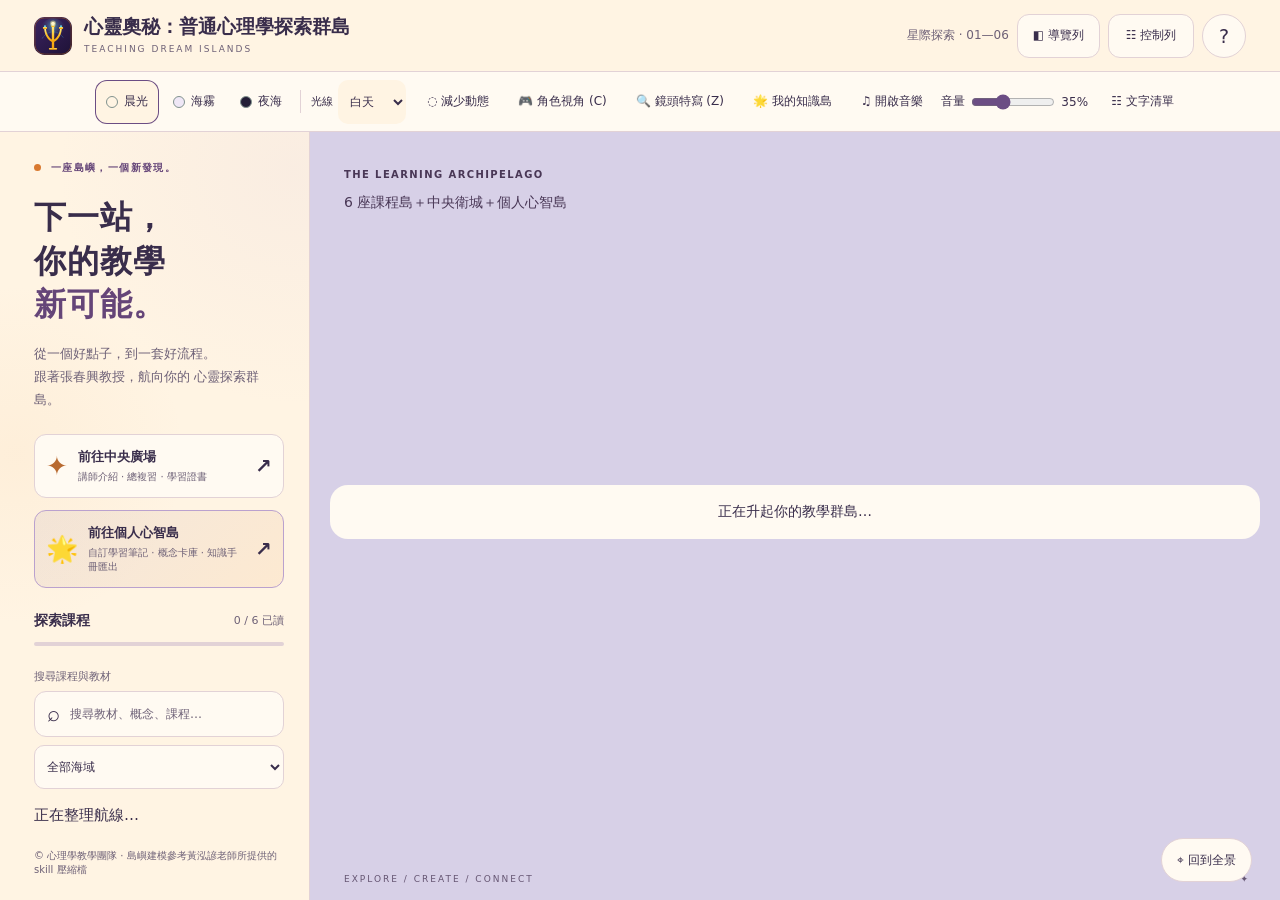
==== index.html @ 8aa76144 "Deploy: 心理學探索群島 3D 網站最新版本" ====
<!doctype html>
<html lang="zh-Hant" data-theme="morning">
<head><meta charset="utf-8"><meta name="viewport" content="width=device-width,initial-scale=1"><meta name="theme-color" content="#f6f0e4"><meta name="description" content="心靈奧秘：普通心理學探索群島：教材探索、測驗與學習紀念證書。"><title>心靈奧秘：普通心理學探索群島</title><link rel="icon" href="assets/psi.svg" type="image/svg+xml"><link rel="stylesheet" href="styles.css"><script type="importmap">{"imports":{"three":"./vendor/three.module.js"}}</script><script type="module" src="js/app.mjs"></script></head>
<body>
<a class="skip" href="#course-list">跳到課程清單</a>
<header class="header"><a class="brand" href="./" aria-label="心靈奧秘：普通心理學探索群島首頁"><img src="assets/psi.svg" alt="心理學Ψ象徵標誌" width="38" height="38"><span>心靈奧秘：普通心理學探索群島<small>TEACHING DREAM ISLANDS</small></span></a><div class="header-actions"><span class="edition">星際探索 · 01—06</span><button id="rail-toggle" aria-controls="island-navigation" aria-expanded="true">◧ 導覽列</button><button id="controls-toggle" aria-controls="display-controls" aria-expanded="true">☷ 控制列</button><button id="help" class="icon-button" aria-label="操作說明">?</button></div></header>
<div id="display-controls" class="dock" aria-label="顯示與聲音設定"><div class="theme-switch" role="group" aria-label="底色主題"><button data-theme="morning" aria-pressed="true"><i style="background:#fff4e3"></i>晨光</button><button data-theme="mist" aria-pressed="false"><i style="background:#efe7f6"></i>海霧</button><button data-theme="night" aria-pressed="false"><i style="background:#231d36"></i>夜海</button></div><span class="dock-divider"></span><label class="light-label"><span>光線</span><select id="lighting" aria-label="晝夜光線"><option value="day">白天</option><option value="dusk">黃昏</option><option value="night">夜晚</option></select></label><button id="motion" aria-pressed="false">◌ 減少動態</button><button id="follow-toggle" aria-pressed="false">🎮 角色視角 (C)</button><button id="zoom-toggle" aria-pressed="false">🔍 鏡頭特寫 (Z)</button><button id="personal-toggle" aria-pressed="false">🌟 我的知識島</button><button id="music" aria-pressed="false">♫ 開啟音樂</button><label class="music-volume"><span>音量</span><input id="music-volume" type="range" min="0" max="100" step="1" value="35" aria-label="背景音樂音量"><output id="music-volume-output" for="music-volume">35%</output></label><audio id="background-music" preload="none" loop></audio><button id="list-view">☷ 文字清單</button></div>
<main class="workspace">
<aside class="rail" id="island-navigation"><div class="eyebrow"><span></span> 一座島嶼，一個新發現。</div><h1>下一站，<br>你的教學<span>新可能。</span></h1><p class="intro">從一個好點子，到一套好流程。<br>跟著張春興教授，航向你的 心靈探索群島。</p><button class="center-entry" data-course="center"><span class="entry-symbol">✦</span><span>前往中央廣場<small>講師介紹 · 總複習 · 學習證書</small></span><b>↗</b></button><button class="center-entry personal-entry" id="personal-island-btn" data-personal="true"><span class="entry-symbol">🌟</span><span>前往個人心智島<small>自訂學習筆記 · 概念卡庫 · 知識手冊匯出</small></span><b>↗</b></button>
<div class="rail-heading"><h2>探索課程</h2><span id="read-count">0 / 6 已讀</span></div><div class="progress-track"><span id="progress-fill"></span></div>
<label class="search-label" for="search">搜尋課程與教材</label><div class="search-box"><span aria-hidden="true">⌕</span><input id="search" type="search" placeholder="搜尋教材、概念、課程…" autocomplete="off"></div><label class="sr-only" for="group">篩選海域</label><select id="group"><option value="">全部海域</option><option>知覺與意識</option><option>學習與記憶</option><option>認知與決策</option><option>情意與動力</option><option>特質與發展</option><option>社會與群體</option></select>
<nav id="course-list" aria-label="課程清單" tabindex="-1"><p>正在整理航線…</p></nav><p id="search-status" class="small" role="status"></p><footer class="rail-footer"><span>© 心理學教學團隊 · 島嶼建模參考黃泓諺老師所提供的 skill 壓縮檔</span></footer></aside>
<section class="map" aria-label="互動 3D 課程群島"><div class="map-heading"><span class="eyebrow">THE LEARNING ARCHIPELAGO</span><p>6 座課程島＋中央衛城＋個人心智島</p></div><div id="scene"><div id="map-status" role="status">正在升起你的教學群島…</div></div><button id="overview" class="overview">⌖ 回到全景</button><div class="map-coordinate" aria-hidden="true">EXPLORE / CREATE / CONNECT <span>✦</span></div></section>
</main>
<div id="panel-scrim" hidden></div><section id="panel" role="dialog" aria-modal="true" aria-labelledby="panel-title" hidden><header class="panel-header"><div><span id="panel-kicker" class="eyebrow"></span><h2 id="panel-title"></h2></div><button id="close-panel" class="icon-button" aria-label="關閉課程面板">✕</button></header><p id="panel-intro"></p><div id="tabs" class="tabs" role="tablist" aria-label="課程內容"></div><div id="panel-content" tabindex="0"></div></section>
<dialog id="help-dialog"><button class="dialog-close icon-button" aria-label="關閉操作說明">✕</button><div id="host-guide" class="header-host" role="note" aria-label="島主張春興教授操作說明"><img src="assets/chang-chun-hsing.webp" alt="張春興教授" width="48" height="48"><p class="host-description">我是島主張春興教授，在島上遇到我，我會隨時回答你問題喔！<small>課程導覽 · 功能說明 · 教材問答</small></p></div><h2>島主張春興教授與操作說明</h2><p>先點一座島聚焦放大，再點主建築閱讀教材與進行測驗；中央島點建築進入可拖曳旋轉的備課室，點室內張春興教授才開廣場教材；轉身點門可回建築外觀。也可從課程清單直接閱讀。右上「導覽列」可收合清單，「控制列」可展開或收起顯示與音樂設定。</p><ul><li>滑鼠拖曳旋轉、滾輪縮放；手機用雙指縮放。</li><li>按 Esc 關閉面板，Tab 移動焦點，Enter 選取。</li><li>全部課程已讀且各課測驗達 75%，即可取得紀念證書。</li><li>進度與姓名儲存在此瀏覽器，可自行匯出JSON備份後在另一裝置匯入；清除瀏覽資料會刪除本機記錄。</li></ul><p class="notice">工具名稱與操作說明依提供教材保留原稿，未另行查證現行版本。</p></dialog>
<dialog id="certificate-dialog"><button class="dialog-close icon-button" aria-label="關閉證書">✕</button><div id="certificate-sheet"></div><div class="certificate-actions"><button id="download-certificate" class="primary">下載證書 PNG</button><button id="print-certificate">列印／另存 PDF</button></div></dialog>
<div id="toast" role="status" aria-live="polite"></div><noscript><div class="noscript">此瀏覽器未啟用 JavaScript。<a href="content.html">開啟完整文字教材</a>。</div></noscript>
</body></html>
---- styles.css ----
@charset "UTF-8";
:root{--bg:#f6f0e4;--surface:#fffdf7;--ink:#193c3b;--muted:#536c66;--line:#d9ddd0;--primary:#2f7a6b;--accent:#a9521e;--water:#bed4d3;--shadow:0 16px 52px #183d3b18;font-family:"Noto Sans TC","Microsoft JhengHei",system-ui,sans-serif;color:var(--ink);background:var(--bg);font-size:15px;color-scheme:light}
html[data-theme=mist]{--bg:#dcebee;--surface:#f5fbfb;--ink:#163c43;--muted:#4c6970;--line:#bed3d7;--water:#b0cccf}
html[data-theme=night]{--bg:#16222e;--surface:#233445;--ink:#f3f1e8;--muted:#c0cfd3;--line:#465c6c;--primary:#9ed8c6;--accent:#ffbd81;--water:#193f76;color-scheme:dark}
*{box-sizing:border-box}body{margin:0}button,input,select,textarea{font:inherit;color:inherit}button,select{min-height:44px}button,a,input,select,textarea{touch-action:manipulation}button{cursor:pointer;border:1px solid var(--line);background:var(--surface);border-radius:12px;padding:10px 15px;transition:background .16s,box-shadow .16s}button:hover{box-shadow:0 3px 12px #183d3b1c;background:var(--bg)}button:focus-visible,a:focus-visible,input:focus-visible,select:focus-visible,textarea:focus-visible,summary:focus-visible{outline:3px solid var(--accent);outline-offset:3px}button:disabled{opacity:.55;cursor:not-allowed}a{color:var(--primary);text-underline-offset:4px}h1,h2,h3,p{margin-top:0}h1,h2,.island-label{font-family:"LXGW WenKai TC","DFKai-SB","KaiTi","Microsoft JhengHei",serif}h1{font-size:36px;line-height:1.36;letter-spacing:1px;margin:21px 0 15px}h1 span{color:var(--primary)}h2{font-size:24px}h3{font-size:18px}p,li{line-height:1.8}small{display:block}button.primary{background:var(--primary);color:var(--surface);border-color:transparent;font-weight:700}html[data-theme=night] button.primary{color:#16222e}.small{font-size:12px;color:var(--muted)}.eyebrow{font-size:10px;font-weight:800;letter-spacing:1.4px;color:var(--primary)}.eyebrow>span{display:inline-block;width:7px;height:7px;background:#d9792f;border-radius:100%;margin-right:5px}.header{height:84px;padding:0 34px;display:flex;align-items:center;justify-content:space-between;border-bottom:1px solid var(--line);position:relative;z-index:3;background:var(--bg)}.brand{display:flex;gap:12px;align-items:center;text-decoration:none;color:var(--ink);font-size:19px;font-weight:800}.brand small{font:9px/2 system-ui;letter-spacing:2px;color:var(--muted)}.header-actions{display:flex;align-items:center;gap:24px}.edition{font-size:12px;color:var(--muted)}.edition i{font-style:normal;margin-left:14px;color:var(--accent)}.icon-button{width:44px;height:44px;padding:0;border-radius:50%;font-size:19px;flex-shrink:0}.workspace{display:grid;grid-template-columns:310px minmax(0,1fr);min-height:calc(100dvh - 84px);padding-bottom:90px}.rail{padding:29px 25px 12px 34px;z-index:2;background:var(--bg);border-right:1px solid var(--line)}.intro{font-size:13px;color:var(--muted)}.center-entry{display:flex;align-items:center;gap:10px;width:100%;text-align:left;padding:13px 11px;border:1px solid var(--line);margin:22px 0}.entry-symbol{font-size:26px;color:var(--accent)}.center-entry span:nth-child(2){flex:1;font-size:13px;font-weight:700}.center-entry small{font-size:10px;color:var(--muted);margin-top:4px;font-weight:400}.center-entry b{font-size:20px}.rail-heading{display:flex;align-items:center;justify-content:space-between;margin-top:24px}.rail-heading h2{font-family:inherit;font-size:14px;margin:0}.rail-heading>span{font-size:11px;color:var(--muted)}.progress-track{height:4px;background:var(--line);border-radius:6px;margin:12px 0 20px;overflow:hidden}.progress-track span{display:block;height:100%;background:#d9792f;width:0;transition:width .3s}.search-label{font-size:11px;color:var(--muted)}.search-box{display:flex;align-items:center;background:var(--surface);border:1px solid var(--line);border-radius:12px;margin:7px 0 8px;padding:0 12px;gap:8px}.search-box span{font-size:22px}.search-box input{min-height:44px;min-width:0;width:100%;border:0;background:transparent;font-size:12px;outline-offset:0}select{width:100%;border:1px solid var(--line);background:var(--surface);border-radius:10px;padding:8px;font-size:12px}#course-list{margin-top:13px}.course-entry{display:flex;width:100%;text-align:left;align-items:center;gap:11px;margin:4px 0;padding:8px 6px;border:0;background:transparent;border-bottom:1px solid var(--line);border-radius:0;min-height:56px}.course-entry .num{width:29px;color:var(--accent);font:italic 17px Georgia}.course-entry .course-name{font-size:13px;font-weight:700;flex:1}.course-entry small{font-size:10px;color:var(--muted);font-weight:400;margin-top:3px}.course-entry .visited{font-size:12px;color:var(--primary)}.rail-footer{display:flex;justify-content:space-between;font-size:10px;color:var(--muted);margin-top:20px}.rail-footer a{font-size:10px}.map{position:relative;min-height:640px;background:var(--water);overflow:hidden}.map-heading{position:absolute;top:32px;left:34px;z-index:1;pointer-events:none}.map-heading p{font-size:14px;margin:8px 0;color:#294b4c}.map-heading .eyebrow{color:#294b4c}html[data-theme=night] .map-heading p,html[data-theme=night] .map-heading .eyebrow{color:#e7edf0}#scene{position:absolute;inset:0}#scene canvas{display:block;touch-action:none}.map-guide{position:absolute;bottom:44px;left:28px;display:flex;gap:8px;align-items:center;z-index:1;pointer-events:none}.map-guide p{font-size:12px;background:var(--surface);padding:10px 15px;border-radius:16px;margin:0;box-shadow:var(--shadow)}.map-guide small{font-size:10px;color:var(--muted)}.overview{position:absolute;bottom:55px;right:28px;z-index:1;border-radius:30px;font-size:12px}.map-coordinate{position:absolute;bottom:16px;left:34px;right:30px;font:9px system-ui;letter-spacing:2px;color:#395e62;display:flex;justify-content:space-between}html[data-theme=night] .map-coordinate{color:#d8e5ef}#map-status{position:absolute;left:20px;right:20px;top:46%;text-align:center;z-index:1;color:var(--ink);font-size:14px;background:var(--surface);border-radius:18px;padding:18px}.island-label{min-height:44px;padding:9px 13px;white-space:nowrap;background:#fffdf5f5;color:#203f3b;border:1px solid #d4ded7;border-radius:28px;box-shadow:0 3px 8px #143d3926;font-size:13px;font-weight:800;pointer-events:auto;position:relative}.island-label b{color:#a9521e;font-family:system-ui;font-size:12px;margin-right:6px}.island-label.selected{background:#2f7a6b;color:#fff;box-shadow:0 0 0 4px #fff8}.island-label.selected b{color:#ffe1a2}.island-label.center{border-color:#cd8b3a}.dock{position:fixed;bottom:17px;left:50%;transform:translateX(-50%);display:flex;align-items:center;gap:7px;padding:7px 10px;background:var(--surface);border:1px solid var(--line);border-radius:20px;z-index:4;box-shadow:var(--shadow);white-space:nowrap}.dock button{border:0;background:transparent;font-size:12px;padding:8px 11px;min-height:44px}.dock button[aria-pressed=true]{background:var(--bg);box-shadow:inset 0 0 0 1px var(--primary)}.theme-switch{display:flex;gap:3px}.theme-switch i{display:inline-block;width:12px;height:12px;border:1px solid #81928e;border-radius:50%;vertical-align:middle;margin-right:6px}.dock-divider{height:23px;width:1px;background:var(--line)}.light-label{display:flex;align-items:center;gap:5px;font-size:11px;padding:0 3px}.light-label select{width:68px;border:0;background:var(--bg)}.dock #day-toggle{color:var(--accent)}#panel-scrim{position:fixed;inset:0;background:#122a3355;z-index:9;backdrop-filter:blur(3px)}#panel{position:fixed;right:18px;top:18px;bottom:18px;width:min(640px,calc(100% - 36px));z-index:10;background:var(--surface);box-shadow:0 20px 90px #102c3e44;border:1px solid var(--line);border-radius:25px;padding:24px;display:flex;flex-direction:column;overflow:hidden}#panel[hidden],#panel-scrim[hidden]{display:none}.panel-header{display:flex;align-items:flex-start;gap:15px;justify-content:space-between}.panel-header h2{margin:9px 0 10px;font-size:28px}#panel-intro{font-size:13px;color:var(--muted);margin-bottom:16px;flex-shrink:0}.tabs{display:flex;border-bottom:1px solid var(--line);flex-shrink:0;margin-bottom:8px}.tabs button{flex:1;border:0;border-radius:0;background:transparent;font-size:14px}.tabs button[aria-selected=true]{color:var(--primary);border-bottom:3px solid var(--primary);font-weight:800}#panel-content{overflow-y:auto;overscroll-behavior:contain;flex:1;padding:17px 5px 35px;scrollbar-gutter:stable}.content-block{padding:17px 0;border-bottom:1px solid var(--line);scroll-margin-top:10px}.content-block h3{margin-bottom:10px}.content-block p{font-size:14px;margin:0}.notice{background:var(--bg);border-left:3px solid var(--accent);border-radius:3px 12px 12px 3px;padding:13px 15px;font-size:12px;line-height:1.8;margin:12px 0 20px}.tag{display:inline-block;color:var(--accent);font-size:11px;margin-bottom:8px}.content-links{list-style:none;padding:0;margin:14px 0}.content-links a{display:block;border:1px solid var(--line);border-radius:10px;padding:12px 14px;margin:7px 0;font-size:13px;min-height:44px}.prompt{background:var(--bg);border:1px solid var(--line);border-radius:14px;padding:15px;margin:14px 0}.prompt pre{font:12px/1.9 "Microsoft JhengHei",sans-serif;white-space:pre-wrap;word-break:break-word;margin:0 0 10px}.prompt button{font-size:12px}.action-row{display:flex;flex-wrap:wrap;gap:9px;margin-top:20px}.worksheet-label{display:block;margin:20px 0;font-size:14px;line-height:1.8}.worksheet-label textarea{display:block;resize:vertical;width:100%;min-height:110px;padding:12px;border:1px solid var(--line);background:var(--bg);border-radius:12px;margin-top:10px;font-size:14px}.quiz-question{border:1px solid var(--line);border-radius:16px;padding:18px;margin:15px 0}.quiz-question legend{font-size:14px;font-weight:700;padding:0 6px}.option{display:flex;align-items:flex-start;gap:9px;padding:12px 8px;margin:3px 0;font-size:13px;line-height:1.6;border-radius:8px;cursor:pointer;min-height:44px}.option:hover{background:var(--bg)}.option input{margin-top:4px;accent-color:var(--primary);width:17px;height:17px;flex-shrink:0}.answer-explanation{background:var(--bg);padding:12px;border-radius:10px;font-size:13px;margin-top:10px}.answer-explanation.bad{border-left:3px solid #ad4c37}.answer-explanation.good{border-left:3px solid var(--primary)}.quiz-result{padding:18px;background:var(--bg);border:1px solid var(--line);border-radius:13px;font-weight:700}.speaker{display:grid;grid-template-columns:135px 1fr;gap:20px;margin:20px 0}.speaker img{width:100%;border-radius:18px}.speaker h3{margin:4px 0 8px;font-size:24px}.speaker p{font-size:13px}.speaker-detail h4{color:var(--primary);margin-bottom:8px}.speaker-detail p,.speaker-detail li{font-size:13px}.speaker-detail ul{padding-left:20px}.progress-item{display:flex;align-items:center;justify-content:space-between;gap:10px;padding:12px 0;border-bottom:1px solid var(--line);font-size:13px}.progress-item small{color:var(--muted);font-size:11px}.progress-item button{font-size:12px}.certificate-box{border:1px solid var(--line);border-radius:14px;padding:17px;margin:22px 0}.certificate-box input{min-height:44px;border:1px solid var(--line);border-radius:9px;padding:10px;width:100%;background:var(--bg);margin:10px 0}.danger{color:#ad4c37}html[data-theme=night] .danger{color:#ffb3a2}table{border-collapse:collapse;width:100%;font-size:12px;line-height:1.8;margin:20px 0}th,td{border:1px solid var(--line);padding:10px;text-align:left}th{background:var(--bg)}dialog{color:var(--ink);background:var(--surface);border:1px solid var(--line);border-radius:24px;padding:28px;max-width:min(620px,calc(100vw - 28px));max-height:90dvh;overflow:auto;box-shadow:var(--shadow)}dialog::backdrop{background:#122a3377;backdrop-filter:blur(4px)}dialog h2{margin-top:15px}dialog p,dialog li{font-size:14px}.dialog-close{float:right}.certificate-paper{text-align:center;padding:40px 26px;background:#fffaf0;color:#193c3b;border:8px double #b99050;min-height:400px}.certificate-paper h2{font-size:30px}.certificate-paper .recipient{font-size:30px;margin:30px 0 15px}.certificate-paper p{font-size:14px}.certificate-paper small{font-size:11px;margin-top:25px}.certificate-actions{display:flex;gap:10px;margin-top:15px}#certificate-dialog{max-width:min(850px,calc(100vw - 28px));width:850px}#toast{position:fixed;bottom:100px;left:50%;transform:translateX(-50%);background:var(--ink);color:var(--surface);border-radius:12px;padding:13px 20px;font-size:13px;z-index:30;max-width:90%;display:none;box-shadow:var(--shadow)}#toast.visible{display:block}.sr-only{position:absolute;width:1px;height:1px;overflow:hidden;clip-path:inset(50%);white-space:nowrap}.skip{position:fixed;top:-100px;left:20px;z-index:99;background:var(--surface);padding:12px}.skip:focus{top:10px}.noscript{position:fixed;top:90px;left:20px;right:20px;z-index:5;background:var(--surface);padding:20px;border:1px solid var(--line)}.list-dialog{width:520px}.list-dialog details{border:1px solid var(--line);border-radius:14px;margin:10px 0;overflow:hidden}.list-dialog summary{min-height:52px;padding:15px;cursor:pointer;background:var(--bg);font-weight:700;font-size:14px}.list-dialog details button{width:100%;border:0;border-top:1px solid var(--line);border-radius:0;text-align:left;font-size:13px;display:flex;align-items:center;gap:12px;padding:12px 15px}.topic-num{background:#a9521e;color:#fff;display:inline-flex;align-items:center;justify-content:center;width:27px;height:27px;border-radius:50%;flex-shrink:0}.list-dialog .search-box{margin:12px 0 16px}.list-dialog .search-box input{font-size:14px}.no-results{padding:20px;color:var(--muted)}
@media(min-width:651px){.workspace{height:calc(100dvh - 84px);min-height:0;padding-bottom:0}.rail{overflow-y:auto;padding-bottom:110px}.map{min-height:0}.map-guide{bottom:105px}h1{font-size:32px}h1 span{display:block}}
@media(min-width:1500px){.workspace{grid-template-columns:340px minmax(0,1fr)}.rail{padding-left:40px;padding-right:30px}h1{font-size:36px}}
@media(max-width:1000px){.header{padding:0 22px}.workspace{grid-template-columns:265px minmax(0,1fr)}.rail{padding:25px 18px}h1{font-size:30px}.edition{display:none}.map-heading{left:22px;top:25px}.map-guide{left:12px;bottom:95px}.overview{right:15px;bottom:35px}.map-coordinate{display:none}.dock{gap:2px;padding:6px;bottom:12px}.dock button{padding:8px;font-size:11px}.light-label span{display:none}}
@media(max-width:650px){.header{height:72px;padding:0 15px}.brand{font-size:15px;gap:9px}.brand img{width:33px;height:33px}.brand small{font-size:7px;letter-spacing:1.4px}.header-actions{gap:0}.header .icon-button{width:44px}.workspace{display:flex;flex-direction:column;padding-bottom:160px}.map{order:0;height:54dvh;min-height:420px;border-bottom:1px solid var(--line)}.rail{order:1;padding:24px 20px;border:0}.rail>h1{font-size:29px;margin:12px 0}.rail>h1 br{display:none}.rail>h1 span{margin-left:6px}.intro{font-size:13px}.map-heading{top:18px;left:18px}.map-heading .eyebrow{font-size:8px}.map-heading p{font-size:12px;margin-top:5px}.map-guide{bottom:14px;left:12px;gap:0}.map-guide img{width:43px;height:50px}.map-guide p{padding:8px 10px;font-size:10px}.map-guide small{font-size:8px}.overview{bottom:18px;right:10px;font-size:10px;padding:8px 10px}.island-label{font-size:11px;padding:9px 10px;min-height:44px}.island-label b{font-size:10px}.dock{bottom:max(8px,env(safe-area-inset-bottom));width:calc(100% - 20px);flex-wrap:wrap;justify-content:center;border-radius:18px;gap:1px;padding:5px}.dock .theme-switch{flex:1;justify-content:center}.dock button{padding:7px 9px;font-size:11px}.dock-divider{display:none}.light-label select{font-size:11px;width:62px}#panel{bottom:0;top:auto;left:0;right:0;width:100%;max-height:91dvh;height:91dvh;border-radius:24px 24px 0 0;padding:20px 16px;padding-bottom:env(safe-area-inset-bottom)}.panel-header h2{font-size:25px}.tabs button{padding:9px 5px}.speaker{grid-template-columns:95px 1fr;gap:14px}.speaker h3{font-size:22px}.speaker-detail li{font-size:13px}.certificate-paper{padding:28px 10px}.certificate-paper h2{font-size:24px}.certificate-actions{flex-direction:column}.progress-item{font-size:12px}.content-block p{font-size:14px}#toast{bottom:135px;width:max-content;max-width:90vw}.list-dialog{padding:22px 16px}.list-dialog h2{font-size:25px}}
:root{--primary-text:#246b5e;--accent:#d9792f;--accent-text:#984719}html[data-theme=night]{--primary-text:#9ed8c6;--accent-text:#ffbd81}a,h1 span,.eyebrow,.course-entry .visited,.tabs button[aria-selected=true],.speaker-detail h4{color:var(--primary-text)}.tag,.course-entry .num,.edition i,.dock #day-toggle{color:var(--accent-text)}.brand{color:var(--ink)}.map-heading .eyebrow{color:#294b4c}html[data-theme=night] .map-heading .eyebrow{color:#e7edf0}
button:focus-visible,a:focus-visible,input:focus-visible,select:focus-visible,textarea:focus-visible,summary:focus-visible{outline-color:var(--accent-text)}
#scene{z-index:0}input::placeholder,textarea::placeholder{color:var(--muted);opacity:1}
@media(max-width:650px){.rail>h1 span{display:block;margin-left:0}}
@media(prefers-reduced-motion:reduce){*,*::before,*::after{scroll-behavior:auto!important;transition:none!important;animation:none!important}}html[data-reduced=true] *,html[data-reduced=true] *::before{transition:none!important;animation:none!important}
@media print{body>*{display:none!important}body:has(#certificate-dialog[open]) #certificate-dialog{display:block!important;position:static;width:100%;max-width:none;max-height:none;border:0;padding:0;margin:0;background:white}#certificate-dialog .dialog-close,.certificate-actions{display:none!important}.certificate-paper{min-height:80vh;page-break-inside:avoid}body:has(#certificate-dialog[open]){background:white}@page{size:A4 landscape;margin:15mm}}
.host-bubble{display:block;background:var(--surface);padding:12px 16px;border-radius:16px;box-shadow:var(--shadow);font-size:12px;line-height:1.8}.host-bubble small{font-size:10px;color:var(--muted)}.host-dialog{width:560px;padding:24px}.host-dialog[open]{display:flex;flex-direction:column}.host-dialog>.dialog-close{position:absolute;right:18px;top:18px}.host-heading{display:flex;gap:12px;align-items:center;padding-right:36px;flex-shrink:0}.host-heading h2{margin:7px 0;font-size:26px}.host-heading p{font-size:12px;color:var(--muted);margin:0}.host-note{font-size:11px;margin:13px 0;line-height:1.8}.host-messages{overflow-y:auto;overscroll-behavior:contain;min-height:180px;max-height:36dvh;padding:10px 5px;border-top:1px solid var(--line);border-bottom:1px solid var(--line)}.host-message{border-radius:14px;padding:13px 15px;margin:9px 0;background:var(--bg);max-width:96%}.host-message strong{font-size:11px;color:var(--primary-text)}.host-message p{font-size:13px;margin:7px 0 0;overflow-wrap:anywhere}.host-message.user{margin-left:auto;background:var(--primary);color:var(--surface);max-width:85%}.host-message.user strong{color:var(--surface)}html[data-theme=night] .host-message.user,html[data-theme=night] .host-message.user strong{color:#16222e}.host-sources{display:flex;gap:6px;flex-wrap:wrap;margin-top:12px}.host-sources button{font-size:12px;padding:8px 10px;min-height:44px}.host-suggestions{display:flex;gap:5px;flex-wrap:wrap;padding:12px 0}.host-suggestions button{font-size:11px;padding:6px 10px;min-height:44px}#host-form{display:flex;gap:8px;flex-shrink:0}#host-form input{min-width:0;flex:1;border:1px solid var(--line);background:var(--bg);border-radius:12px;padding:12px;font-size:13px;min-height:46px}
@media(max-width:650px){.host-bubble{font-size:10px;padding:9px 10px}.host-bubble small{font-size:8px}.host-dialog{padding:20px 16px;max-height:93dvh}.host-heading img{width:48px;height:58px}.host-heading h2{font-size:23px}.host-heading .eyebrow{font-size:9px}.host-heading p{font-size:10px}.host-messages{max-height:38dvh;min-height:150px}.host-suggestions{gap:4px}.host-suggestions button{font-size:10px;padding:7px 8px}#host-form input{font-size:12px;padding:10px}}
.host-bubble{max-width:285px;white-space:normal}.person-label{position:relative;pointer-events:auto;min-width:44px;width:44px;min-height:44px;height:44px;border:0;padding:0;background:transparent;box-shadow:none;font-size:10px;display:flex;align-items:center;justify-content:center;color:#214b48;cursor:pointer}.person-label:hover{background:transparent;box-shadow:none}.person-label>span{display:block;background:#fffcf2f5;border:1px solid #87aaa0;border-radius:10px;padding:5px 7px;line-height:1.2;white-space:nowrap;box-shadow:0 2px 5px #224e4220}.person-label>span::after{content:'';position:absolute;left:20px;bottom:4px;border:4px solid transparent;border-top-color:#87aaa0}.person-label.island-host>span{background:#fff0d6;border-color:#be783f;color:#75431e}.person-label.island-host>span::before{content:'✦ ';color:#a65422}.person-label.island-host>span::after{border-top-color:#be783f}.resident-dialog{width:490px}.resident-dialog>.dialog-close{float:right}.resident-heading{display:flex;gap:15px;align-items:center;margin:25px 0}.resident-heading h2{margin:0 0 7px}.resident-heading p{margin:0;font-size:12px;color:var(--muted)}#resident-avatar{display:flex;align-items:center;justify-content:center;width:62px;height:62px;border-radius:22px;background:#d8ebe3;color:#275d51;font-size:27px;font-family:serif}#resident-concept{font-size:23px;color:var(--primary-text)}#resident-text{font-size:15px;line-height:2}#resident-source{margin:22px 0}
@media(max-width:650px){.map{height:76dvh;min-height:590px}.host-bubble{max-width:205px}.person-label{font-size:10px}.person-label>span{padding:5px}.resident-dialog{padding:24px 19px}.resident-heading{gap:12px}.resident-heading h2{font-size:25px}}
.building-label{position:relative;pointer-events:auto;min-height:44px;width:78px;background:transparent;border:0;padding:0;display:flex;align-items:center;justify-content:center;font-size:12px;color:#21584d}.building-label>span{padding:7px 12px;border:1px solid #7da99b;border-radius:18px;background:#fffdf1ed;box-shadow:0 3px 12px #254c4d22}.building-label:hover{background:transparent;box-shadow:none}.building-label:hover>span{background:#e5f4e9}.map-heading.focused p{font-family:"LXGW WenKai TC","DFKai-SB",serif;font-size:27px;font-weight:800;margin-bottom:4px}#focus-hint{font-size:11px;line-height:1.8;color:#294b4c;max-width:350px}html[data-theme=night] #focus-hint{color:#e7edf0}@media(max-width:650px){.map-heading.focused p{font-size:23px}.map-heading.focused .eyebrow{font-size:8px}#focus-hint{font-size:9px;max-width:300px}}
.header{display:grid;grid-template-columns:auto minmax(0,1fr) auto;gap:20px}.header-host{display:flex;align-items:center;justify-self:center;gap:10px;max-width:570px;min-width:0;cursor:default}.header-host img{width:44px;height:54px;object-fit:contain;flex-shrink:0}.host-description{font-size:12px;line-height:1.65;margin:0;color:var(--ink)}.host-description small{font-size:10px;color:var(--muted);line-height:1.6;margin-top:3px}.header-actions{justify-self:end}@media(min-width:651px) and (max-width:1050px){.header{gap:14px}.host-description{font-size:11px}.header-host{gap:7px}.header-host img{width:36px;height:46px}.host-description small{font-size:9px}}@media(max-width:650px){.header{height:auto;min-height:72px;padding:12px 15px;grid-template-columns:minmax(0,1fr) 44px;gap:5px 10px}.brand{grid-column:1;grid-row:1}.header-actions{grid-column:2;grid-row:1}.header-host{grid-column:1 / -1;grid-row:2;justify-self:stretch;max-width:none;gap:9px;padding:4px 0 1px}.header-host img{width:36px;height:44px}.host-description{font-size:11px;line-height:1.65}.host-description small{font-size:9px;margin-top:1px}}
@media(max-width:650px){.overview{bottom:64px}}
:root{--bg:#fff4e3;--surface:#fffaf2;--ink:#392d4b;--muted:#6e6177;--line:#e2d2d6;--primary:#6b4d84;--primary-text:#654578;--accent:#ed9d50;--accent-text:#984719;--water:#d7d0e7}html[data-theme=mist]{--bg:#efe7f6;--surface:#fbf8fe;--ink:#392d4b;--muted:#6c5c78;--line:#d8c9e1;--primary:#6b4d84;--primary-text:#654578;--accent:#ed9d50;--accent-text:#984719;--water:#c8bddc}html[data-theme=night]{--bg:#231d36;--surface:#332a48;--ink:#fff3dc;--muted:#d4c4df;--line:#655673;--primary:#d6b5ef;--primary-text:#e0bff6;--accent:#ffc479;--accent-text:#ffd399;--water:#33284f}.island-label{background:#fff8edf5;color:#493756;border-color:#c7b6ce}.island-label b{color:#a64e1b}.island-label.selected{background:#6b4d84;color:#fff}.island-label.selected b{color:#ffe0a2}.island-label.center{border-color:#bd8755}.building-label{color:#573a6e}.building-label>span{border-color:#b699c7;background:#fff8efed}.building-label:hover>span{background:#f0e1f6}.person-label{color:#4a395c}.person-label>span{border-color:#baa6c7;background:#fff8edf5}.person-label>span::after{border-top-color:#baa6c7}.person-label.island-host>span{background:#ffe9c7;border-color:#b27a43;color:#75431e}.map-heading p,.map-heading .eyebrow,#focus-hint{color:#493756}.map-coordinate{color:#655572}html[data-theme=night] .map-heading p,html[data-theme=night] .map-heading .eyebrow,html[data-theme=night] #focus-hint,html[data-theme=night] .map-coordinate{color:#f2e2f4}.progress-track span{background:#d98743}.entry-symbol{color:#b86a30}#resident-avatar{background:#eadcf0;color:#684779}.header-host .host-description{color:var(--ink)}.center-entry:hover{border-color:#bca1cc}.rail{background-image:radial-gradient(circle at 95% 5%,#c9acd519,transparent 30%),radial-gradient(circle at 5% 42%,#efaf6714,transparent 32%)}html[data-theme=night] .rail{background-image:radial-gradient(circle at 95% 5%,#b191d01a,transparent 33%)}

.music-volume{display:flex;align-items:center;gap:6px;font-size:12px;color:var(--ink);min-height:44px}.music-volume input{width:84px;min-height:44px;margin:0;accent-color:var(--primary)}.music-volume output{min-width:32px;font-variant-numeric:tabular-nums}

/* 可收合置頂控制列，主畫面不再放說明。 */
.header{grid-template-columns:minmax(0,1fr) auto;height:72px;min-height:72px}.header-actions{gap:12px}.header-host{justify-self:start;margin:0 38px 24px 0;max-width:100%}.dock{position:relative;inset:auto;left:auto;bottom:auto;transform:none;width:100%;max-width:none;margin:0;border-radius:0;border-width:0 0 1px;box-shadow:none;justify-content:center;flex-wrap:wrap;white-space:normal;z-index:2;padding:7px 16px;gap:7px;min-height:60px}#display-controls[hidden]{display:none!important}.workspace{height:calc(100dvh - var(--header-height,72px) - var(--controls-height,60px));min-height:0;padding-bottom:0}.map{height:auto;min-height:0}.overview{bottom:18px}.map-heading{pointer-events:none}#controls-toggle{font-size:12px;white-space:nowrap;min-width:86px}#help-dialog .header-host{display:flex}#help-dialog .host-description{font-size:14px}#help-dialog .header-host img{width:54px;height:66px}
@media(max-width:650px){.header{height:72px;min-height:72px;padding:10px 14px;grid-template-columns:minmax(0,1fr) auto}.brand{font-size:16px;gap:8px}.brand img{width:32px;height:32px}.brand small{font-size:7px;letter-spacing:1px}.header-actions{grid-column:2;gap:7px}.header-actions .edition{display:none}.dock{width:100%;padding:5px 8px;gap:1px}.workspace{height:auto;min-height:0;padding-bottom:0}.map{height:max(440px,calc(100dvh - var(--header-height,72px) - var(--controls-height,130px)));min-height:440px}.overview{bottom:16px}.header-host{grid-column:auto;grid-row:auto}.rail{padding-bottom:25px}#controls-toggle{font-size:11px;min-width:75px;padding:8px}}
.theme-switch button{min-width:44px;min-height:44px;white-space:nowrap}

/* 同一張原創巴洛克證書供預覽、列印與 PNG 下載。 */
.certificate-image{display:block;width:100%;height:auto;background:#fffaf0}.progress-backup{padding:18px 0 24px;border-top:1px solid var(--line)}#certificate-dialog{width:1050px;max-width:calc(100vw - 28px)}
@media print{#certificate-dialog .certificate-image{width:100%;height:auto;max-height:180mm;object-fit:contain}#certificate-dialog{box-shadow:none;border-radius:0;overflow:visible}#certificate-dialog::backdrop{background:transparent}html,body{margin:0!important;padding:0!important} @page{size:A4 landscape;margin:10mm}}

/* 最大化群島與中央島室內。 */
.workspace.rail-collapsed{grid-template-columns:minmax(0,1fr)}#island-navigation[hidden]{display:none!important}#rail-toggle{font-size:12px;white-space:nowrap;min-height:44px}.rail{overflow:auto;min-height:0}.interior-host{position:absolute;z-index:3;transform:translate(-50%,-100%);pointer-events:auto}.interior-exit{position:absolute;left:20px;top:18px;z-index:4;border-radius:24px}.interior-note{position:absolute;bottom:18px;left:16px;right:16px;margin:0;padding:10px 14px;background:#fff9edee;color:#493756;border-radius:12px;font-size:12px;text-align:center;pointer-events:none}.interior-host[hidden],.interior-exit[hidden],.interior-note[hidden]{display:none}.header-actions{gap:8px}@media(max-width:950px){.header-actions .edition{display:none}}@media(max-width:650px){.header{height:auto;min-height:72px;gap:8px;padding:10px}.brand{font-size:14px}.brand img{width:26px;height:30px}.brand small{font-size:6px}.header-actions{gap:3px}#rail-toggle,#controls-toggle{font-size:10px;min-width:44px;padding:7px}.header .icon-button{width:44px;min-width:44px}.interior-note{font-size:10px;bottom:10px}.interior-exit{left:12px;top:12px;font-size:12px}}

.content-block p{white-space:pre-line;overflow-wrap:anywhere}

.interior-door{position:absolute;z-index:3;transform:translate(-50%,-100%);font-size:12px;border-radius:20px;background:#fff7df;color:#654578;white-space:nowrap}.interior-door[hidden]{display:none}

@media(max-width:759px){.map{min-height:560px}.island-label{max-width:calc(50vw - 12px);font-size:11px;padding:9px 8px}.island-label b{margin-right:4px}}

/* 小型島名牌自然浮在該島正上方；外層仍保留44px觸控區。 */
.island-label{font-size:11px;min-height:44px;padding:5px 3px;max-width:none;background:transparent!important;border:0!important;box-shadow:none!important}.island-name-plate{display:inline-block;padding:4px 8px;border:1px solid #d6c7d4;border-radius:15px;background:#fff9eff0;box-shadow:0 2px 5px #37274018;color:#493756;line-height:1.6;white-space:nowrap}.island-label b{font-size:10px;margin-right:4px}.island-label.center .island-name-plate{border-color:#c79968}.island-label:hover .island-name-plate{background:#fff3dd}@media(max-width:650px){.island-label{font-size:10px}.island-label b{font-size:9px}.island-name-plate{padding:3px 6px}}

#scene[data-dense=true] .island-name-plate{max-width:110px;overflow:hidden;text-overflow:ellipsis;vertical-align:middle}@media(max-width:650px){#scene[data-dense=true] .island-name-plate{max-width:82px}}

/* Custom avatar styling for 張春興教授 */
.speaker img { width: 100%; aspect-ratio: 1 / 1; object-fit: cover; border-radius: 18px; border: 2px solid var(--line); }
.header-host img { width: 48px; height: 48px; border-radius: 50%; object-fit: cover; border: 2px solid var(--accent); flex-shrink: 0; }
.host-heading img { width: 60px; height: 60px; border-radius: 50%; object-fit: cover; border: 2px solid var(--accent); flex-shrink: 0; }

/* ========================================================= */
/* Player Controller HUD & Proximity Prompts                 */
/* ========================================================= */
.player-prompt-hud {
  font-family: system-ui, -apple-system, sans-serif;
  letter-spacing: 0.3px;
  animation: promptFadeIn 0.3s ease-out;
}
.player-prompt-hud b {
  color: #ffd700;
  font-weight: 700;
}
.prompt-icon {
  font-size: 16px;
}
#follow-toggle[aria-pressed="true"] {
  background: var(--primary) !important;
  color: #fff !important;
  border-color: transparent !important;
  font-weight: 700;
}
@keyframes promptFadeIn {
  from { opacity: 0; transform: translate(-50%, 10px); }
  to { opacity: 1; transform: translate(-50%, 0); }
}
@media (max-width: 650px) {
  .player-prompt-hud {
    font-size: 11px;
    padding: 6px 12px;
    bottom: 12px;
    max-width: 92vw;
    text-align: center;
  }
}

/* ========================================================= */
/* Virtual D-pad & Touch Controls                            */
/* ========================================================= */
.touch-controls-hud {
  position: absolute;
  inset: 0;
  pointer-events: none;
  z-index: 85;
}
.touch-dpad {
  position: absolute;
  bottom: 24px;
  left: 24px;
  width: 130px;
  height: 130px;
  border-radius: 50%;
  background: rgba(30, 24, 42, 0.7);
  backdrop-filter: blur(8px);
  border: 1.5px solid rgba(255, 215, 0, 0.4);
  pointer-events: auto;
  box-shadow: 0 8px 24px rgba(0, 0, 0, 0.3);
  display: grid;
  grid-template-columns: repeat(3, 1fr);
  grid-template-rows: repeat(3, 1fr);
  touch-action: none;
  user-select: none;
}
.dpad-btn {
  background: transparent !important;
  border: 0 !important;
  color: #fff !important;
  font-size: 18px !important;
  display: flex;
  align-items: center;
  justify-content: center;
  cursor: pointer;
  padding: 0 !important;
  min-height: 0 !important;
  transition: transform 0.1s, background 0.1s;
}
.dpad-btn:active, .dpad-btn:hover {
  background: rgba(255, 215, 0, 0.35) !important;
  border-radius: 8px;
  color: #ffd700 !important;
}
.dpad-btn.up { grid-column: 2; grid-row: 1; }
.dpad-btn.left { grid-column: 1; grid-row: 2; }
.dpad-btn.down { grid-column: 2; grid-row: 3; }
.dpad-btn.right { grid-column: 3; grid-row: 2; }
.dpad-center {
  grid-column: 2;
  grid-row: 2;
  display: flex;
  align-items: center;
  justify-content: center;
  color: #ffd700;
  font-size: 14px;
  pointer-events: none;
}
.touch-actions {
  position: absolute;
  bottom: 26px;
  right: 24px;
  display: flex;
  flex-direction: column;
  gap: 12px;
  pointer-events: auto;
}
.touch-action-btn {
  width: 58px !important;
  height: 58px !important;
  min-height: 58px !important;
  border-radius: 50% !important;
  background: rgba(30, 24, 42, 0.78) !important;
  backdrop-filter: blur(8px);
  border: 1.5px solid rgba(255, 255, 255, 0.3) !important;
  color: #fff !important;
  font-size: 13px !important;
  font-weight: 700;
  display: flex;
  align-items: center;
  justify-content: center;
  cursor: pointer;
  padding: 0 !important;
  box-shadow: 0 6px 18px rgba(0, 0, 0, 0.35);
  transition: transform 0.1s, background 0.1s;
  user-select: none;
}
.touch-action-btn:active {
  transform: scale(0.92);
  background: var(--primary) !important;
  border-color: #ffd700 !important;
}
.touch-action-btn.jump-btn {
  border-color: #ffd700 !important;
  color: #ffd700 !important;
}
@media (max-width: 650px) {
  .touch-dpad {
    bottom: 16px;
    left: 14px;
    width: 105px;
    height: 105px;
  }
  .touch-actions {
    bottom: 18px;
    right: 14px;
  }
  .touch-action-btn {
    width: 50px !important;
    height: 50px !important;
    min-height: 50px !important;
    font-size: 11px !important;
  }
}

/* ========================================================= */
/* Personal Mind Sanctuary & Knowledge Base Dialog           */
/* ========================================================= */
.center-entry.personal-entry {
  background: linear-gradient(135deg, rgba(107, 77, 132, 0.08), rgba(237, 157, 80, 0.12));
  border-color: #baa1ce;
  margin-top: -10px;
}
.center-entry.personal-entry:hover {
  background: linear-gradient(135deg, rgba(107, 77, 132, 0.16), rgba(237, 157, 80, 0.20));
  border-color: var(--primary);
}
.center-entry.personal-entry .entry-symbol {
  color: #ba68c8;
}
.island-label.personal .island-name-plate {
  border-color: #ab7bc5;
  background: #fbf3ff;
  color: #4a2862;
  box-shadow: 0 2px 8px rgba(138, 111, 160, 0.3);
}

.personal-dialog {
  width: min(880px, calc(100vw - 28px));
  max-width: 880px;
  padding: 28px;
  border-radius: 24px;
}
.personal-header {
  margin-bottom: 20px;
}
.personal-badge {
  display: inline-block;
  font-size: 10px;
  font-weight: 800;
  letter-spacing: 1.5px;
  color: #8e44ad;
  background: #f3e5f5;
  padding: 4px 10px;
  border-radius: 20px;
  margin-bottom: 8px;
}
.personal-header h2 {
  font-size: 26px;
  margin: 6px 0 8px;
}
.personal-sub {
  font-size: 13px;
  color: var(--muted);
  margin: 0;
}

.personal-stats-grid {
  display: grid;
  grid-template-columns: repeat(auto-fit, minmax(130px, 1fr));
  gap: 12px;
  margin: 18px 0 22px;
}
.stat-card {
  background: var(--bg);
  border: 1px solid var(--line);
  border-radius: 14px;
  padding: 12px 14px;
  text-align: center;
}
.stat-num {
  display: block;
  font-size: 20px;
  font-weight: 800;
  color: var(--primary);
}
.stat-label {
  font-size: 11px;
  color: var(--muted);
}

.personal-tabs {
  display: flex;
  gap: 6px;
  border-bottom: 1px solid var(--line);
  margin-bottom: 18px;
  flex-wrap: wrap;
}
.personal-tabs button {
  border: 0;
  background: transparent;
  padding: 10px 14px;
  font-size: 13px;
  font-weight: 600;
  color: var(--muted);
  border-bottom: 3px solid transparent;
  border-radius: 0;
}
.personal-tabs button.active {
  color: var(--primary);
  border-bottom-color: var(--primary);
  font-weight: 800;
}

.personal-tab-body {
  min-height: 280px;
}

/* Notes Workspace */
.notes-workspace {
  display: flex;
  flex-direction: column;
  gap: 12px;
}
.notes-selector-row {
  display: flex;
  align-items: center;
  gap: 12px;
  flex-wrap: wrap;
}
.personal-select {
  flex: 1;
  min-width: 220px;
  padding: 8px 12px;
  border-radius: 10px;
  border: 1px solid var(--line);
  background: var(--surface);
  font-weight: 600;
}
.note-save-status {
  font-size: 12px;
  color: #27ae60;
  font-weight: 600;
}
.note-guide-box {
  display: flex;
  align-items: flex-start;
  gap: 10px;
  background: var(--bg);
  border-left: 3px solid #ba68c8;
  padding: 10px 14px;
  border-radius: 4px 12px 12px 4px;
}
.note-guide-box p {
  margin: 0;
  font-size: 12px;
  line-height: 1.6;
}
.guide-spark {
  font-size: 16px;
}
.note-editor-wrapper {
  position: relative;
}
.personal-textarea {
  width: 100%;
  min-height: 220px;
  padding: 14px;
  border-radius: 14px;
  border: 1px solid var(--line);
  background: var(--surface);
  font-size: 14px;
  line-height: 1.8;
  resize: vertical;
  box-sizing: border-box;
}
.note-editor-footer {
  display: flex;
  justify-content: space-between;
  align-items: center;
  margin-top: 8px;
  font-size: 12px;
  color: var(--muted);
}
.btn-sm {
  padding: 6px 12px !important;
  font-size: 12px !important;
  min-height: 34px !important;
  border-radius: 8px !important;
}

/* Concept Cards Grid */
.cards-workspace {
  display: flex;
  flex-direction: column;
  gap: 14px;
}
.knowledge-cards-grid {
  display: grid;
  grid-template-columns: repeat(auto-fit, minmax(260px, 1fr));
  gap: 14px;
  max-height: 52dvh;
  overflow-y: auto;
  padding: 4px;
}
.concept-card {
  background: var(--bg);
  border: 1px solid var(--line);
  border-radius: 14px;
  padding: 14px;
  display: flex;
  flex-direction: column;
  gap: 8px;
  transition: transform 0.15s, box-shadow 0.15s;
}
.concept-card:hover {
  transform: translateY(-2px);
  box-shadow: 0 6px 16px rgba(0, 0, 0, 0.08);
}
.card-top {
  display: flex;
  justify-content: space-between;
  font-size: 11px;
}
.card-course {
  color: var(--primary);
  font-weight: 700;
}
.card-tag {
  background: rgba(186, 104, 200, 0.15);
  color: #7b1fa2;
  padding: 2px 8px;
  border-radius: 12px;
}
.concept-card h4 {
  margin: 0;
  font-size: 15px;
  color: var(--ink);
}
.card-summary {
  font-size: 12px;
  line-height: 1.6;
  margin: 0;
  color: var(--ink);
}
.card-app {
  font-size: 11px;
  color: var(--muted);
  background: var(--surface);
  padding: 6px 8px;
  border-radius: 8px;
  border-left: 2px solid var(--accent);
}
.quote-btn {
  margin-top: auto;
  align-self: flex-start;
  background: var(--surface);
}

/* Mastery Workspace */
.mastery-workspace {
  padding: 6px 0;
}
.mastery-list {
  display: flex;
  flex-direction: column;
  gap: 12px;
  margin-top: 14px;
}
.mastery-row {
  background: var(--bg);
  border: 1px solid var(--line);
  border-radius: 12px;
  padding: 12px 16px;
}
.mastery-info {
  display: flex;
  justify-content: space-between;
  align-items: center;
  flex-wrap: wrap;
  gap: 8px;
  margin-bottom: 8px;
}
.mastery-name {
  font-weight: 700;
  font-size: 13px;
}
.mastery-badges {
  display: flex;
  gap: 6px;
}
.badge {
  font-size: 11px;
  padding: 3px 8px;
  border-radius: 12px;
}
.badge-good {
  background: #d4edda;
  color: #155724;
}
.badge-idle {
  background: #e2e3e5;
  color: #383d41;
}
.mastery-bar-outer {
  height: 6px;
  background: var(--line);
  border-radius: 6px;
  overflow: hidden;
}
.mastery-bar-inner {
  height: 100%;
  background: linear-gradient(90deg, #6b4d84, #ed9d50);
  border-radius: 6px;
  transition: width 0.4s ease;
}

/* Export Workspace */
.export-workspace {
  display: flex;
  flex-direction: column;
  gap: 18px;
}
.export-banner {
  background: var(--bg);
  border-radius: 14px;
  padding: 16px;
  border-left: 4px solid var(--primary);
}
.export-banner h3 {
  margin: 0 0 6px;
  font-size: 16px;
}
.export-banner p {
  margin: 0;
  font-size: 12px;
  color: var(--muted);
}
.export-grid {
  display: grid;
  grid-template-columns: repeat(auto-fit, minmax(200px, 1fr));
  gap: 14px;
}
.export-box {
  background: var(--surface);
  border: 1px solid var(--line);
  border-radius: 14px;
  padding: 16px;
  display: flex;
  flex-direction: column;
  justify-content: space-between;
  gap: 10px;
}
.export-box h4 {
  margin: 0;
  font-size: 14px;
}
.export-box button {
  width: 100%;
}

/* Zoom Button on Touch HUD */
.touch-action-btn.zoom-btn {
  border-color: #64b5f6 !important;
  color: #64b5f6 !important;
}
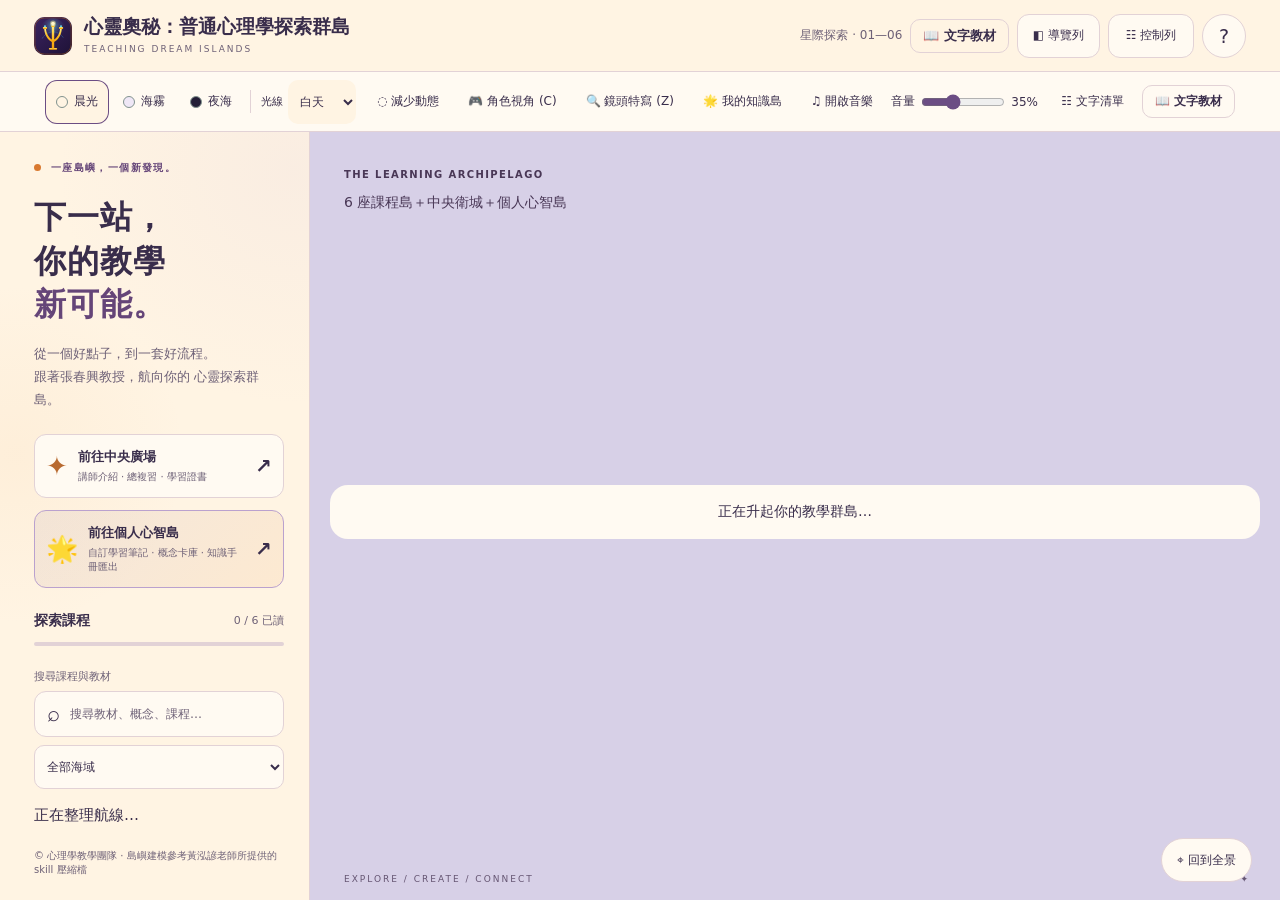
==== commit 35d0202c: "Deploy: 心理學探索群島 3D 網站最新版本" ====
--- a/index.html
+++ b/index.html
@@ -3,8 +3,8 @@
 <head><meta charset="utf-8"><meta name="viewport" content="width=device-width,initial-scale=1"><meta name="theme-color" content="#f6f0e4"><meta name="description" content="心靈奧秘：普通心理學探索群島：教材探索、測驗與學習紀念證書。"><title>心靈奧秘：普通心理學探索群島</title><link rel="icon" href="assets/psi.svg" type="image/svg+xml"><link rel="stylesheet" href="styles.css"><script type="importmap">{"imports":{"three":"./vendor/three.module.js"}}</script><script type="module" src="js/app.mjs"></script></head>
 <body>
 <a class="skip" href="#course-list">跳到課程清單</a>
-<header class="header"><a class="brand" href="./" aria-label="心靈奧秘：普通心理學探索群島首頁"><img src="assets/psi.svg" alt="心理學Ψ象徵標誌" width="38" height="38"><span>心靈奧秘：普通心理學探索群島<small>TEACHING DREAM ISLANDS</small></span></a><div class="header-actions"><span class="edition">星際探索 · 01—06</span><button id="rail-toggle" aria-controls="island-navigation" aria-expanded="true">◧ 導覽列</button><button id="controls-toggle" aria-controls="display-controls" aria-expanded="true">☷ 控制列</button><button id="help" class="icon-button" aria-label="操作說明">?</button></div></header>
-<div id="display-controls" class="dock" aria-label="顯示與聲音設定"><div class="theme-switch" role="group" aria-label="底色主題"><button data-theme="morning" aria-pressed="true"><i style="background:#fff4e3"></i>晨光</button><button data-theme="mist" aria-pressed="false"><i style="background:#efe7f6"></i>海霧</button><button data-theme="night" aria-pressed="false"><i style="background:#231d36"></i>夜海</button></div><span class="dock-divider"></span><label class="light-label"><span>光線</span><select id="lighting" aria-label="晝夜光線"><option value="day">白天</option><option value="dusk">黃昏</option><option value="night">夜晚</option></select></label><button id="motion" aria-pressed="false">◌ 減少動態</button><button id="follow-toggle" aria-pressed="false">🎮 角色視角 (C)</button><button id="zoom-toggle" aria-pressed="false">🔍 鏡頭特寫 (Z)</button><button id="personal-toggle" aria-pressed="false">🌟 我的知識島</button><button id="music" aria-pressed="false">♫ 開啟音樂</button><label class="music-volume"><span>音量</span><input id="music-volume" type="range" min="0" max="100" step="1" value="35" aria-label="背景音樂音量"><output id="music-volume-output" for="music-volume">35%</output></label><audio id="background-music" preload="none" loop></audio><button id="list-view">☷ 文字清單</button></div>
+<header class="header"><a class="brand" href="./" aria-label="心靈奧秘：普通心理學探索群島首頁"><img src="assets/psi.svg" alt="心理學Ψ象徵標誌" width="38" height="38"><span>心靈奧秘：普通心理學探索群島<small>TEACHING DREAM ISLANDS</small></span></a><div class="header-actions"><span class="edition">星際探索 · 01—06</span><a href="content.html" class="header-link" style="text-decoration:none;color:inherit;padding:7px 12px;border:1px solid var(--line);border-radius:10px;font-size:13px;font-weight:600;display:inline-flex;align-items:center;gap:4px;" title="開啟完整文字教材手冊">📖 文字教材</a><button id="rail-toggle" aria-controls="island-navigation" aria-expanded="true">◧ 導覽列</button><button id="controls-toggle" aria-controls="display-controls" aria-expanded="true">☷ 控制列</button><button id="help" class="icon-button" aria-label="操作說明">?</button></div></header>
+<div id="display-controls" class="dock" aria-label="顯示與聲音設定"><div class="theme-switch" role="group" aria-label="底色主題"><button data-theme="morning" aria-pressed="true"><i style="background:#fff4e3"></i>晨光</button><button data-theme="mist" aria-pressed="false"><i style="background:#efe7f6"></i>海霧</button><button data-theme="night" aria-pressed="false"><i style="background:#231d36"></i>夜海</button></div><span class="dock-divider"></span><label class="light-label"><span>光線</span><select id="lighting" aria-label="晝夜光線"><option value="day">白天</option><option value="dusk">黃昏</option><option value="night">夜晚</option></select></label><button id="motion" aria-pressed="false">◌ 減少動態</button><button id="follow-toggle" aria-pressed="false">🎮 角色視角 (C)</button><button id="zoom-toggle" aria-pressed="false">🔍 鏡頭特寫 (Z)</button><button id="personal-toggle" aria-pressed="false">🌟 我的知識島</button><button id="music" aria-pressed="false">♫ 開啟音樂</button><label class="music-volume"><span>音量</span><input id="music-volume" type="range" min="0" max="100" step="1" value="35" aria-label="背景音樂音量"><output id="music-volume-output" for="music-volume">35%</output></label><audio id="background-music" preload="none" loop></audio><button id="list-view">☷ 文字清單</button><a href="content.html" style="text-decoration:none;color:inherit;padding:7px 12px;border:1px solid var(--line);border-radius:10px;font-size:12px;font-weight:600;display:inline-flex;align-items:center;gap:4px;" title="開啟完整文字教材手冊">📖 文字教材</a></div>
 <main class="workspace">
 <aside class="rail" id="island-navigation"><div class="eyebrow"><span></span> 一座島嶼，一個新發現。</div><h1>下一站，<br>你的教學<span>新可能。</span></h1><p class="intro">從一個好點子，到一套好流程。<br>跟著張春興教授，航向你的 心靈探索群島。</p><button class="center-entry" data-course="center"><span class="entry-symbol">✦</span><span>前往中央廣場<small>講師介紹 · 總複習 · 學習證書</small></span><b>↗</b></button><button class="center-entry personal-entry" id="personal-island-btn" data-personal="true"><span class="entry-symbol">🌟</span><span>前往個人心智島<small>自訂學習筆記 · 概念卡庫 · 知識手冊匯出</small></span><b>↗</b></button>
 <div class="rail-heading"><h2>探索課程</h2><span id="read-count">0 / 6 已讀</span></div><div class="progress-track"><span id="progress-fill"></span></div>
--- a/styles.css
+++ b/styles.css
@@ -554,3 +554,231 @@
   border-color: #64b5f6 !important;
   color: #64b5f6 !important;
 }
+
+
+/* =========================================================================
+   Philosopher Boats & Wisdom Quotes System
+   ========================================================================= */
+
+.philosopher-dialog {
+  width: min(640px, calc(100vw - 32px));
+  max-width: 640px;
+  padding: 28px;
+  border-radius: 24px;
+  background: var(--surface);
+  color: var(--text);
+  border: 1px solid var(--line);
+  box-shadow: 0 20px 48px rgba(32, 24, 48, 0.22);
+}
+.philosopher-dialog::backdrop {
+  background: rgba(22, 16, 34, 0.6);
+  backdrop-filter: blur(4px);
+}
+.phil-header {
+  margin-bottom: 20px;
+  padding-right: 28px;
+}
+.phil-badge {
+  display: inline-block;
+  font-size: 11px;
+  font-weight: 800;
+  letter-spacing: 1px;
+  color: #1565c0;
+  background: #e3f2fd;
+  padding: 4px 12px;
+  border-radius: 20px;
+  margin-bottom: 8px;
+}
+.phil-header h2 {
+  font-size: 24px;
+  margin: 6px 0 6px;
+  line-height: 1.3;
+}
+.phil-era {
+  font-size: 12px;
+  color: var(--muted);
+  font-weight: 500;
+}
+.phil-quote-box {
+  position: relative;
+  background: linear-gradient(135deg, rgba(254, 249, 231, 0.95), rgba(255, 255, 255, 0.9));
+  border: 1.5px solid #e0ceb5;
+  border-left: 5px solid #d4a373;
+  border-radius: 16px;
+  padding: 22px 24px 20px;
+  margin-bottom: 18px;
+  box-shadow: 0 4px 14px rgba(212, 163, 115, 0.12);
+}
+.phil-quote-mark {
+  position: absolute;
+  top: 6px;
+  right: 18px;
+  font-size: 56px;
+  line-height: 1;
+  font-family: Georgia, serif;
+  color: rgba(212, 163, 115, 0.35);
+  pointer-events: none;
+}
+.phil-quote-text {
+  font-size: 17px;
+  line-height: 1.6;
+  font-weight: 600;
+  color: #2b2014;
+  margin: 0 0 14px;
+}
+.phil-insight {
+  font-size: 13.5px;
+  line-height: 1.6;
+  color: #5d4037;
+  border-top: 1px dashed #d7ccc8;
+  padding-top: 12px;
+}
+.phil-psychology-link {
+  background: var(--bg);
+  border-radius: 14px;
+  padding: 14px 16px;
+  margin-bottom: 22px;
+  font-size: 13px;
+  line-height: 1.5;
+}
+.phil-psychology-link .link-tag {
+  display: inline-block;
+  font-size: 11px;
+  font-weight: 700;
+  color: #6a1b9a;
+  background: #f3e5f5;
+  padding: 3px 8px;
+  border-radius: 8px;
+  margin-bottom: 6px;
+}
+.phil-psychology-link p {
+  margin: 0;
+  color: var(--text);
+}
+.phil-actions {
+  display: flex;
+  gap: 12px;
+  justify-content: flex-end;
+  flex-wrap: wrap;
+}
+.phil-actions button {
+  padding: 10px 18px;
+  border-radius: 14px;
+  font-size: 13.5px;
+  font-weight: 600;
+  cursor: pointer;
+  transition: all 0.2s ease;
+}
+
+/* Personal Mind Sanctuary: Quotes Workspace */
+.quotes-workspace {
+  display: flex;
+  flex-direction: column;
+  gap: 18px;
+}
+.quotes-intro-banner {
+  background: linear-gradient(135deg, rgba(227, 242, 253, 0.6), rgba(243, 229, 245, 0.6));
+  border: 1px solid var(--line);
+  border-left: 4px solid #1976d2;
+  border-radius: 16px;
+  padding: 16px 20px;
+}
+.quotes-intro-banner h3 {
+  margin: 0 0 6px;
+  font-size: 16px;
+  color: var(--text);
+}
+.quotes-intro-banner p {
+  margin: 0;
+  font-size: 13px;
+  color: var(--muted);
+  line-height: 1.5;
+}
+.quotes-grid {
+  display: grid;
+  grid-template-columns: repeat(auto-fit, minmax(280px, 1fr));
+  gap: 16px;
+}
+.quote-card {
+  background: var(--surface);
+  border: 1px solid var(--line);
+  border-radius: 16px;
+  padding: 18px;
+  display: flex;
+  flex-direction: column;
+  justify-content: space-between;
+  gap: 12px;
+  transition: transform 0.2s ease, box-shadow 0.2s ease;
+}
+.quote-card:hover {
+  transform: translateY(-2px);
+  box-shadow: 0 6px 18px rgba(0, 0, 0, 0.06);
+}
+.quote-card.quote-collected {
+  border-color: #bbdefb;
+  background: linear-gradient(180deg, var(--surface) 0%, rgba(227, 242, 253, 0.15) 100%);
+}
+.quote-card.quote-locked {
+  opacity: 0.65;
+  background: rgba(0, 0, 0, 0.02);
+  border-style: dashed;
+}
+.quote-card-header {
+  display: flex;
+  justify-content: space-between;
+  align-items: center;
+  gap: 8px;
+}
+.quote-card-name {
+  font-weight: 700;
+  font-size: 14.5px;
+  color: var(--text);
+}
+.quote-status-pill {
+  font-size: 11px;
+  padding: 3px 8px;
+  border-radius: 12px;
+  font-weight: 600;
+  background: #e0e0e0;
+  color: #616161;
+}
+.quote-collected .quote-status-pill {
+  background: #c8e6c9;
+  color: #2e7d32;
+}
+.quote-bubble {
+  margin: 0 0 10px;
+  font-size: 13.5px;
+  line-height: 1.5;
+  color: var(--text);
+  font-style: italic;
+  border-left: 3px solid #d4a373;
+  padding-left: 10px;
+}
+.quote-insight-snippet {
+  margin: 0;
+  font-size: 12.5px;
+  color: var(--muted);
+  line-height: 1.45;
+}
+.quote-card-footer {
+  display: flex;
+  justify-content: flex-end;
+  padding-top: 8px;
+  border-top: 1px dashed var(--line);
+}
+.quote-to-note-btn {
+  background: var(--bg);
+  border: 1px solid var(--line);
+  border-radius: 10px;
+  padding: 6px 12px;
+  font-size: 12px;
+  font-weight: 600;
+  cursor: pointer;
+  transition: all 0.15s ease;
+}
+.quote-to-note-btn:hover {
+  background: var(--primary);
+  color: #fff;
+  border-color: var(--primary);
+}
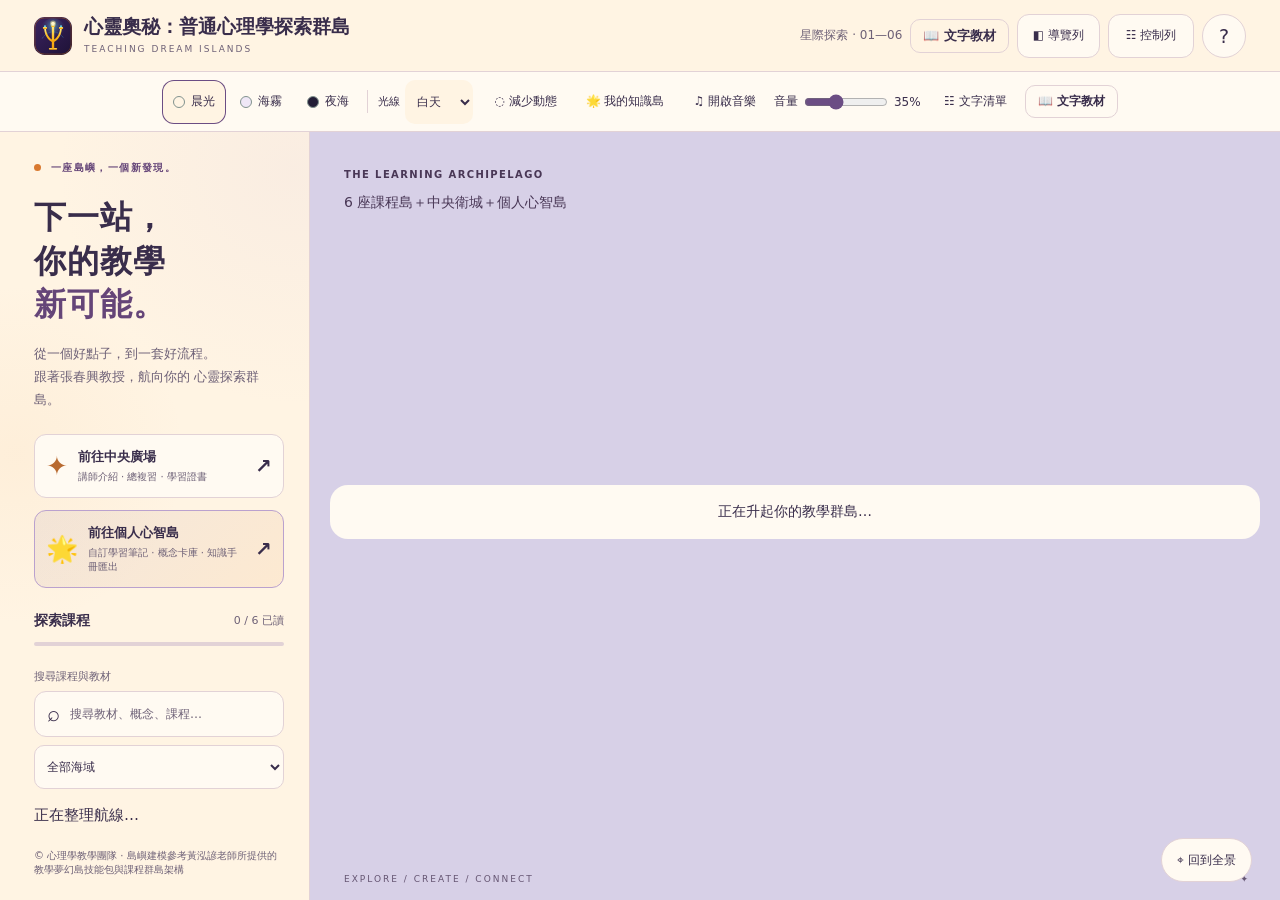
==== commit 24e3c568: "Deploy: 心理學探索群島 3D 網站最新版本" ====
--- a/index.html
+++ b/index.html
@@ -1,15 +1,15 @@
 <!doctype html>
 <html lang="zh-Hant" data-theme="morning">
-<head><meta charset="utf-8"><meta name="viewport" content="width=device-width,initial-scale=1"><meta name="theme-color" content="#f6f0e4"><meta name="description" content="心靈奧秘：普通心理學探索群島：教材探索、測驗與學習紀念證書。"><title>心靈奧秘：普通心理學探索群島</title><link rel="icon" href="assets/psi.svg" type="image/svg+xml"><link rel="stylesheet" href="styles.css"><script type="importmap">{"imports":{"three":"./vendor/three.module.js"}}</script><script type="module" src="js/app.mjs"></script></head>
+<head><meta charset="utf-8"><meta name="viewport" content="width=device-width,initial-scale=1"><meta name="theme-color" content="#f6f0e4"><meta name="description" content="心靈奧秘：普通心理學探索群島：教材探索、測驗與學習紀念證書。"><title>心靈奧秘：普通心理學探索群島</title><link rel="icon" href="assets/psi.svg" type="image/svg+xml"><link rel="stylesheet" href="styles.css"><script type="importmap">{"imports":{"three":"./vendor/three.module.js"}}</script><script type="module" src="js/app.mjs?v=2.2"></script></head>
 <body>
 <a class="skip" href="#course-list">跳到課程清單</a>
 <header class="header"><a class="brand" href="./" aria-label="心靈奧秘：普通心理學探索群島首頁"><img src="assets/psi.svg" alt="心理學Ψ象徵標誌" width="38" height="38"><span>心靈奧秘：普通心理學探索群島<small>TEACHING DREAM ISLANDS</small></span></a><div class="header-actions"><span class="edition">星際探索 · 01—06</span><a href="content.html" class="header-link" style="text-decoration:none;color:inherit;padding:7px 12px;border:1px solid var(--line);border-radius:10px;font-size:13px;font-weight:600;display:inline-flex;align-items:center;gap:4px;" title="開啟完整文字教材手冊">📖 文字教材</a><button id="rail-toggle" aria-controls="island-navigation" aria-expanded="true">◧ 導覽列</button><button id="controls-toggle" aria-controls="display-controls" aria-expanded="true">☷ 控制列</button><button id="help" class="icon-button" aria-label="操作說明">?</button></div></header>
-<div id="display-controls" class="dock" aria-label="顯示與聲音設定"><div class="theme-switch" role="group" aria-label="底色主題"><button data-theme="morning" aria-pressed="true"><i style="background:#fff4e3"></i>晨光</button><button data-theme="mist" aria-pressed="false"><i style="background:#efe7f6"></i>海霧</button><button data-theme="night" aria-pressed="false"><i style="background:#231d36"></i>夜海</button></div><span class="dock-divider"></span><label class="light-label"><span>光線</span><select id="lighting" aria-label="晝夜光線"><option value="day">白天</option><option value="dusk">黃昏</option><option value="night">夜晚</option></select></label><button id="motion" aria-pressed="false">◌ 減少動態</button><button id="follow-toggle" aria-pressed="false">🎮 角色視角 (C)</button><button id="zoom-toggle" aria-pressed="false">🔍 鏡頭特寫 (Z)</button><button id="personal-toggle" aria-pressed="false">🌟 我的知識島</button><button id="music" aria-pressed="false">♫ 開啟音樂</button><label class="music-volume"><span>音量</span><input id="music-volume" type="range" min="0" max="100" step="1" value="35" aria-label="背景音樂音量"><output id="music-volume-output" for="music-volume">35%</output></label><audio id="background-music" preload="none" loop></audio><button id="list-view">☷ 文字清單</button><a href="content.html" style="text-decoration:none;color:inherit;padding:7px 12px;border:1px solid var(--line);border-radius:10px;font-size:12px;font-weight:600;display:inline-flex;align-items:center;gap:4px;" title="開啟完整文字教材手冊">📖 文字教材</a></div>
+<div id="display-controls" class="dock" aria-label="顯示與聲音設定"><div class="theme-switch" role="group" aria-label="底色主題"><button data-theme="morning" aria-pressed="true"><i style="background:#fff4e3"></i>晨光</button><button data-theme="mist" aria-pressed="false"><i style="background:#efe7f6"></i>海霧</button><button data-theme="night" aria-pressed="false"><i style="background:#231d36"></i>夜海</button></div><span class="dock-divider"></span><label class="light-label"><span>光線</span><select id="lighting" aria-label="晝夜光線"><option value="day">白天</option><option value="dusk">黃昏</option><option value="night">夜晚</option></select></label><button id="motion" aria-pressed="false">◌ 減少動態</button><button id="personal-toggle" aria-pressed="false">🌟 我的知識島</button><button id="music" aria-pressed="false">♫ 開啟音樂</button><label class="music-volume"><span>音量</span><input id="music-volume" type="range" min="0" max="100" step="1" value="35" aria-label="背景音樂音量"><output id="music-volume-output" for="music-volume">35%</output></label><audio id="background-music" preload="none" loop></audio><button id="list-view">☷ 文字清單</button><a href="content.html" style="text-decoration:none;color:inherit;padding:7px 12px;border:1px solid var(--line);border-radius:10px;font-size:12px;font-weight:600;display:inline-flex;align-items:center;gap:4px;" title="開啟完整文字教材手冊">📖 文字教材</a></div>
 <main class="workspace">
 <aside class="rail" id="island-navigation"><div class="eyebrow"><span></span> 一座島嶼，一個新發現。</div><h1>下一站，<br>你的教學<span>新可能。</span></h1><p class="intro">從一個好點子，到一套好流程。<br>跟著張春興教授，航向你的 心靈探索群島。</p><button class="center-entry" data-course="center"><span class="entry-symbol">✦</span><span>前往中央廣場<small>講師介紹 · 總複習 · 學習證書</small></span><b>↗</b></button><button class="center-entry personal-entry" id="personal-island-btn" data-personal="true"><span class="entry-symbol">🌟</span><span>前往個人心智島<small>自訂學習筆記 · 概念卡庫 · 知識手冊匯出</small></span><b>↗</b></button>
 <div class="rail-heading"><h2>探索課程</h2><span id="read-count">0 / 6 已讀</span></div><div class="progress-track"><span id="progress-fill"></span></div>
 <label class="search-label" for="search">搜尋課程與教材</label><div class="search-box"><span aria-hidden="true">⌕</span><input id="search" type="search" placeholder="搜尋教材、概念、課程…" autocomplete="off"></div><label class="sr-only" for="group">篩選海域</label><select id="group"><option value="">全部海域</option><option>知覺與意識</option><option>學習與記憶</option><option>認知與決策</option><option>情意與動力</option><option>特質與發展</option><option>社會與群體</option></select>
-<nav id="course-list" aria-label="課程清單" tabindex="-1"><p>正在整理航線…</p></nav><p id="search-status" class="small" role="status"></p><footer class="rail-footer"><span>© 心理學教學團隊 · 島嶼建模參考黃泓諺老師所提供的 skill 壓縮檔</span></footer></aside>
+<nav id="course-list" aria-label="課程清單" tabindex="-1"><p>正在整理航線…</p></nav><p id="search-status" class="small" role="status"></p><footer class="rail-footer"><span>© 心理學教學團隊 · 島嶼建模參考黃泓諺老師所提供的教學夢幻島技能包與課程群島架構</span></footer></aside>
 <section class="map" aria-label="互動 3D 課程群島"><div class="map-heading"><span class="eyebrow">THE LEARNING ARCHIPELAGO</span><p>6 座課程島＋中央衛城＋個人心智島</p></div><div id="scene"><div id="map-status" role="status">正在升起你的教學群島…</div></div><button id="overview" class="overview">⌖ 回到全景</button><div class="map-coordinate" aria-hidden="true">EXPLORE / CREATE / CONNECT <span>✦</span></div></section>
 </main>
 <div id="panel-scrim" hidden></div><section id="panel" role="dialog" aria-modal="true" aria-labelledby="panel-title" hidden><header class="panel-header"><div><span id="panel-kicker" class="eyebrow"></span><h2 id="panel-title"></h2></div><button id="close-panel" class="icon-button" aria-label="關閉課程面板">✕</button></header><p id="panel-intro"></p><div id="tabs" class="tabs" role="tablist" aria-label="課程內容"></div><div id="panel-content" tabindex="0"></div></section>
--- a/styles.css
+++ b/styles.css
@@ -53,157 +53,6 @@
 .host-heading img { width: 60px; height: 60px; border-radius: 50%; object-fit: cover; border: 2px solid var(--accent); flex-shrink: 0; }
 
 /* ========================================================= */
-/* Player Controller HUD & Proximity Prompts                 */
-/* ========================================================= */
-.player-prompt-hud {
-  font-family: system-ui, -apple-system, sans-serif;
-  letter-spacing: 0.3px;
-  animation: promptFadeIn 0.3s ease-out;
-}
-.player-prompt-hud b {
-  color: #ffd700;
-  font-weight: 700;
-}
-.prompt-icon {
-  font-size: 16px;
-}
-#follow-toggle[aria-pressed="true"] {
-  background: var(--primary) !important;
-  color: #fff !important;
-  border-color: transparent !important;
-  font-weight: 700;
-}
-@keyframes promptFadeIn {
-  from { opacity: 0; transform: translate(-50%, 10px); }
-  to { opacity: 1; transform: translate(-50%, 0); }
-}
-@media (max-width: 650px) {
-  .player-prompt-hud {
-    font-size: 11px;
-    padding: 6px 12px;
-    bottom: 12px;
-    max-width: 92vw;
-    text-align: center;
-  }
-}
-
-/* ========================================================= */
-/* Virtual D-pad & Touch Controls                            */
-/* ========================================================= */
-.touch-controls-hud {
-  position: absolute;
-  inset: 0;
-  pointer-events: none;
-  z-index: 85;
-}
-.touch-dpad {
-  position: absolute;
-  bottom: 24px;
-  left: 24px;
-  width: 130px;
-  height: 130px;
-  border-radius: 50%;
-  background: rgba(30, 24, 42, 0.7);
-  backdrop-filter: blur(8px);
-  border: 1.5px solid rgba(255, 215, 0, 0.4);
-  pointer-events: auto;
-  box-shadow: 0 8px 24px rgba(0, 0, 0, 0.3);
-  display: grid;
-  grid-template-columns: repeat(3, 1fr);
-  grid-template-rows: repeat(3, 1fr);
-  touch-action: none;
-  user-select: none;
-}
-.dpad-btn {
-  background: transparent !important;
-  border: 0 !important;
-  color: #fff !important;
-  font-size: 18px !important;
-  display: flex;
-  align-items: center;
-  justify-content: center;
-  cursor: pointer;
-  padding: 0 !important;
-  min-height: 0 !important;
-  transition: transform 0.1s, background 0.1s;
-}
-.dpad-btn:active, .dpad-btn:hover {
-  background: rgba(255, 215, 0, 0.35) !important;
-  border-radius: 8px;
-  color: #ffd700 !important;
-}
-.dpad-btn.up { grid-column: 2; grid-row: 1; }
-.dpad-btn.left { grid-column: 1; grid-row: 2; }
-.dpad-btn.down { grid-column: 2; grid-row: 3; }
-.dpad-btn.right { grid-column: 3; grid-row: 2; }
-.dpad-center {
-  grid-column: 2;
-  grid-row: 2;
-  display: flex;
-  align-items: center;
-  justify-content: center;
-  color: #ffd700;
-  font-size: 14px;
-  pointer-events: none;
-}
-.touch-actions {
-  position: absolute;
-  bottom: 26px;
-  right: 24px;
-  display: flex;
-  flex-direction: column;
-  gap: 12px;
-  pointer-events: auto;
-}
-.touch-action-btn {
-  width: 58px !important;
-  height: 58px !important;
-  min-height: 58px !important;
-  border-radius: 50% !important;
-  background: rgba(30, 24, 42, 0.78) !important;
-  backdrop-filter: blur(8px);
-  border: 1.5px solid rgba(255, 255, 255, 0.3) !important;
-  color: #fff !important;
-  font-size: 13px !important;
-  font-weight: 700;
-  display: flex;
-  align-items: center;
-  justify-content: center;
-  cursor: pointer;
-  padding: 0 !important;
-  box-shadow: 0 6px 18px rgba(0, 0, 0, 0.35);
-  transition: transform 0.1s, background 0.1s;
-  user-select: none;
-}
-.touch-action-btn:active {
-  transform: scale(0.92);
-  background: var(--primary) !important;
-  border-color: #ffd700 !important;
-}
-.touch-action-btn.jump-btn {
-  border-color: #ffd700 !important;
-  color: #ffd700 !important;
-}
-@media (max-width: 650px) {
-  .touch-dpad {
-    bottom: 16px;
-    left: 14px;
-    width: 105px;
-    height: 105px;
-  }
-  .touch-actions {
-    bottom: 18px;
-    right: 14px;
-  }
-  .touch-action-btn {
-    width: 50px !important;
-    height: 50px !important;
-    min-height: 50px !important;
-    font-size: 11px !important;
-  }
-}
-
-/* ========================================================= */
 /* Personal Mind Sanctuary & Knowledge Base Dialog           */
 /* ========================================================= */
 .center-entry.personal-entry {
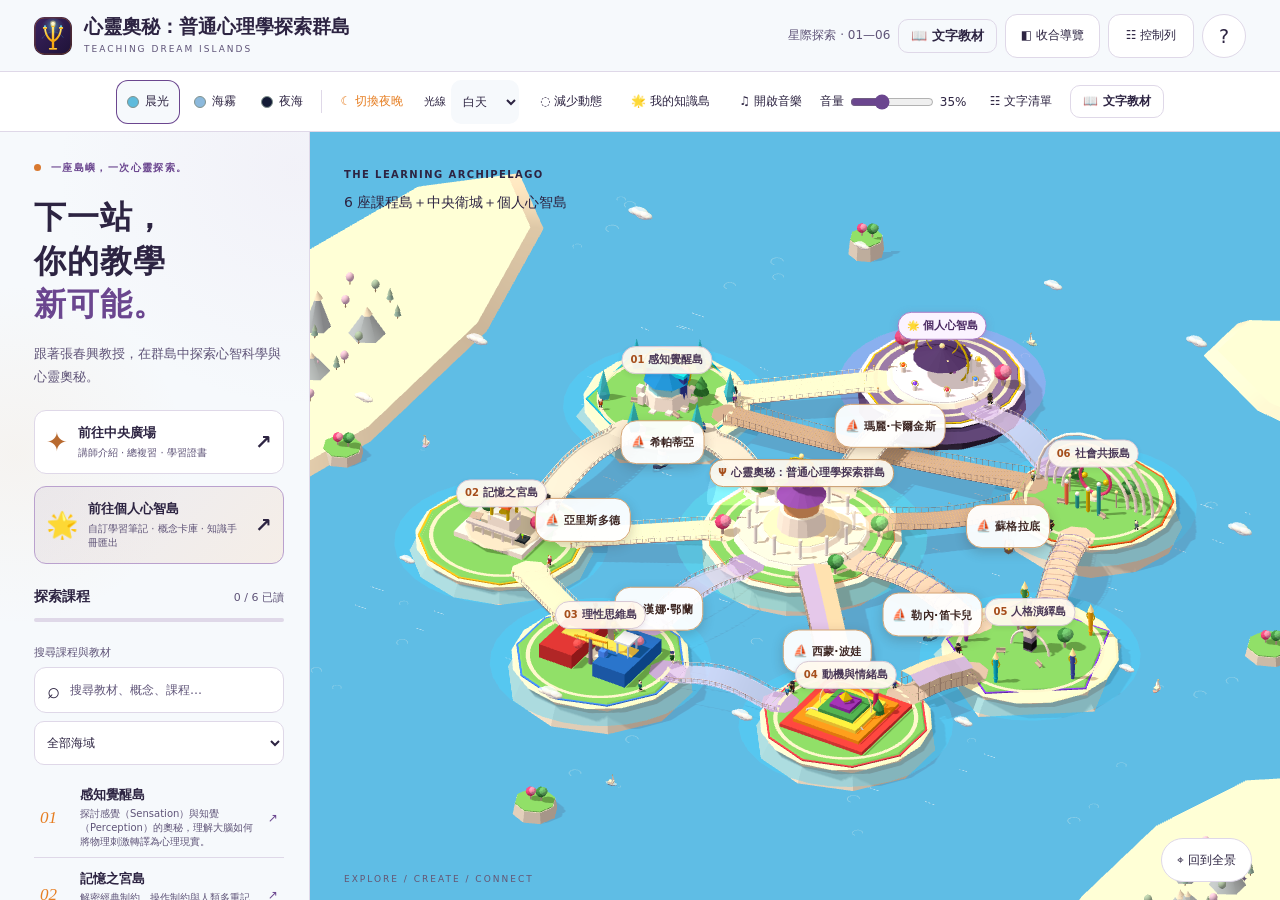
==== commit cd6b1201: "Deploy: 心理學探索群島 3D 網站最新版本" ====
--- a/index.html
+++ b/index.html
@@ -1,10 +1,10 @@
 <!doctype html>
 <html lang="zh-Hant" data-theme="morning">
-<head><meta charset="utf-8"><meta name="viewport" content="width=device-width,initial-scale=1"><meta name="theme-color" content="#f6f0e4"><meta name="description" content="心靈奧秘：普通心理學探索群島：教材探索、測驗與學習紀念證書。"><title>心靈奧秘：普通心理學探索群島</title><link rel="icon" href="assets/psi.svg" type="image/svg+xml"><link rel="stylesheet" href="styles.css"><script type="importmap">{"imports":{"three":"./vendor/three.module.js"}}</script><script type="module" src="js/app.mjs?v=2.2"></script></head>
+<head><meta charset="utf-8"><meta name="viewport" content="width=device-width,initial-scale=1"><meta name="theme-color" content="#f6f0e4"><meta name="description" content="心靈奧秘：普通心理學探索群島：教材探索、測驗與學習紀念證書。"><title>心靈奧秘：普通心理學探索群島</title><link rel="icon" href="assets/psi.svg" type="image/svg+xml"><link rel="stylesheet" href="styles.css"><script type="importmap">{"imports":{"three":"./vendor/three.module.js"}}</script><script type="module" src="js/app.mjs?v=2.4"></script></head>
 <body>
 <a class="skip" href="#course-list">跳到課程清單</a>
 <header class="header"><a class="brand" href="./" aria-label="心靈奧秘：普通心理學探索群島首頁"><img src="assets/psi.svg" alt="心理學Ψ象徵標誌" width="38" height="38"><span>心靈奧秘：普通心理學探索群島<small>TEACHING DREAM ISLANDS</small></span></a><div class="header-actions"><span class="edition">星際探索 · 01—06</span><a href="content.html" class="header-link" style="text-decoration:none;color:inherit;padding:7px 12px;border:1px solid var(--line);border-radius:10px;font-size:13px;font-weight:600;display:inline-flex;align-items:center;gap:4px;" title="開啟完整文字教材手冊">📖 文字教材</a><button id="rail-toggle" aria-controls="island-navigation" aria-expanded="true">◧ 導覽列</button><button id="controls-toggle" aria-controls="display-controls" aria-expanded="true">☷ 控制列</button><button id="help" class="icon-button" aria-label="操作說明">?</button></div></header>
-<div id="display-controls" class="dock" aria-label="顯示與聲音設定"><div class="theme-switch" role="group" aria-label="底色主題"><button data-theme="morning" aria-pressed="true"><i style="background:#fff4e3"></i>晨光</button><button data-theme="mist" aria-pressed="false"><i style="background:#efe7f6"></i>海霧</button><button data-theme="night" aria-pressed="false"><i style="background:#231d36"></i>夜海</button></div><span class="dock-divider"></span><label class="light-label"><span>光線</span><select id="lighting" aria-label="晝夜光線"><option value="day">白天</option><option value="dusk">黃昏</option><option value="night">夜晚</option></select></label><button id="motion" aria-pressed="false">◌ 減少動態</button><button id="personal-toggle" aria-pressed="false">🌟 我的知識島</button><button id="music" aria-pressed="false">♫ 開啟音樂</button><label class="music-volume"><span>音量</span><input id="music-volume" type="range" min="0" max="100" step="1" value="35" aria-label="背景音樂音量"><output id="music-volume-output" for="music-volume">35%</output></label><audio id="background-music" preload="none" loop></audio><button id="list-view">☷ 文字清單</button><a href="content.html" style="text-decoration:none;color:inherit;padding:7px 12px;border:1px solid var(--line);border-radius:10px;font-size:12px;font-weight:600;display:inline-flex;align-items:center;gap:4px;" title="開啟完整文字教材手冊">📖 文字教材</a></div>
+<div id="display-controls" class="dock" aria-label="顯示與聲音設定"><div class="theme-switch" role="group" aria-label="底色主題"><button data-theme="morning" aria-pressed="true"><i style="background:#5ebbdc"></i>晨光</button><button data-theme="mist" aria-pressed="false"><i style="background:#8cb9dc"></i>海霧</button><button data-theme="night" aria-pressed="false"><i style="background:#141b36"></i>夜海</button></div><span class="dock-divider"></span><label class="light-label"><span>光線</span><select id="lighting" aria-label="晝夜光線"><option value="day">白天</option><option value="dusk">黃昏</option><option value="night">夜晚</option></select></label><button id="motion" aria-pressed="false">◌ 減少動態</button><button id="personal-toggle" aria-pressed="false">🌟 我的知識島</button><button id="music" aria-pressed="false">♫ 開啟音樂</button><label class="music-volume"><span>音量</span><input id="music-volume" type="range" min="0" max="100" step="1" value="35" aria-label="背景音樂音量"><output id="music-volume-output" for="music-volume">35%</output></label><audio id="background-music" preload="none" loop></audio><button id="list-view">☷ 文字清單</button><a href="content.html" style="text-decoration:none;color:inherit;padding:7px 12px;border:1px solid var(--line);border-radius:10px;font-size:12px;font-weight:600;display:inline-flex;align-items:center;gap:4px;" title="開啟完整文字教材手冊">📖 文字教材</a></div>
 <main class="workspace">
 <aside class="rail" id="island-navigation"><div class="eyebrow"><span></span> 一座島嶼，一個新發現。</div><h1>下一站，<br>你的教學<span>新可能。</span></h1><p class="intro">從一個好點子，到一套好流程。<br>跟著張春興教授，航向你的 心靈探索群島。</p><button class="center-entry" data-course="center"><span class="entry-symbol">✦</span><span>前往中央廣場<small>講師介紹 · 總複習 · 學習證書</small></span><b>↗</b></button><button class="center-entry personal-entry" id="personal-island-btn" data-personal="true"><span class="entry-symbol">🌟</span><span>前往個人心智島<small>自訂學習筆記 · 概念卡庫 · 知識手冊匯出</small></span><b>↗</b></button>
 <div class="rail-heading"><h2>探索課程</h2><span id="read-count">0 / 6 已讀</span></div><div class="progress-track"><span id="progress-fill"></span></div>
--- a/styles.css
+++ b/styles.css
@@ -20,7 +20,7 @@
 .building-label{position:relative;pointer-events:auto;min-height:44px;width:78px;background:transparent;border:0;padding:0;display:flex;align-items:center;justify-content:center;font-size:12px;color:#21584d}.building-label>span{padding:7px 12px;border:1px solid #7da99b;border-radius:18px;background:#fffdf1ed;box-shadow:0 3px 12px #254c4d22}.building-label:hover{background:transparent;box-shadow:none}.building-label:hover>span{background:#e5f4e9}.map-heading.focused p{font-family:"LXGW WenKai TC","DFKai-SB",serif;font-size:27px;font-weight:800;margin-bottom:4px}#focus-hint{font-size:11px;line-height:1.8;color:#294b4c;max-width:350px}html[data-theme=night] #focus-hint{color:#e7edf0}@media(max-width:650px){.map-heading.focused p{font-size:23px}.map-heading.focused .eyebrow{font-size:8px}#focus-hint{font-size:9px;max-width:300px}}
 .header{display:grid;grid-template-columns:auto minmax(0,1fr) auto;gap:20px}.header-host{display:flex;align-items:center;justify-self:center;gap:10px;max-width:570px;min-width:0;cursor:default}.header-host img{width:44px;height:54px;object-fit:contain;flex-shrink:0}.host-description{font-size:12px;line-height:1.65;margin:0;color:var(--ink)}.host-description small{font-size:10px;color:var(--muted);line-height:1.6;margin-top:3px}.header-actions{justify-self:end}@media(min-width:651px) and (max-width:1050px){.header{gap:14px}.host-description{font-size:11px}.header-host{gap:7px}.header-host img{width:36px;height:46px}.host-description small{font-size:9px}}@media(max-width:650px){.header{height:auto;min-height:72px;padding:12px 15px;grid-template-columns:minmax(0,1fr) 44px;gap:5px 10px}.brand{grid-column:1;grid-row:1}.header-actions{grid-column:2;grid-row:1}.header-host{grid-column:1 / -1;grid-row:2;justify-self:stretch;max-width:none;gap:9px;padding:4px 0 1px}.header-host img{width:36px;height:44px}.host-description{font-size:11px;line-height:1.65}.host-description small{font-size:9px;margin-top:1px}}
 @media(max-width:650px){.overview{bottom:64px}}
-:root{--bg:#fff4e3;--surface:#fffaf2;--ink:#392d4b;--muted:#6e6177;--line:#e2d2d6;--primary:#6b4d84;--primary-text:#654578;--accent:#ed9d50;--accent-text:#984719;--water:#d7d0e7}html[data-theme=mist]{--bg:#efe7f6;--surface:#fbf8fe;--ink:#392d4b;--muted:#6c5c78;--line:#d8c9e1;--primary:#6b4d84;--primary-text:#654578;--accent:#ed9d50;--accent-text:#984719;--water:#c8bddc}html[data-theme=night]{--bg:#231d36;--surface:#332a48;--ink:#fff3dc;--muted:#d4c4df;--line:#655673;--primary:#d6b5ef;--primary-text:#e0bff6;--accent:#ffc479;--accent-text:#ffd399;--water:#33284f}.island-label{background:#fff8edf5;color:#493756;border-color:#c7b6ce}.island-label b{color:#a64e1b}.island-label.selected{background:#6b4d84;color:#fff}.island-label.selected b{color:#ffe0a2}.island-label.center{border-color:#bd8755}.building-label{color:#573a6e}.building-label>span{border-color:#b699c7;background:#fff8efed}.building-label:hover>span{background:#f0e1f6}.person-label{color:#4a395c}.person-label>span{border-color:#baa6c7;background:#fff8edf5}.person-label>span::after{border-top-color:#baa6c7}.person-label.island-host>span{background:#ffe9c7;border-color:#b27a43;color:#75431e}.map-heading p,.map-heading .eyebrow,#focus-hint{color:#493756}.map-coordinate{color:#655572}html[data-theme=night] .map-heading p,html[data-theme=night] .map-heading .eyebrow,html[data-theme=night] #focus-hint,html[data-theme=night] .map-coordinate{color:#f2e2f4}.progress-track span{background:#d98743}.entry-symbol{color:#b86a30}#resident-avatar{background:#eadcf0;color:#684779}.header-host .host-description{color:var(--ink)}.center-entry:hover{border-color:#bca1cc}.rail{background-image:radial-gradient(circle at 95% 5%,#c9acd519,transparent 30%),radial-gradient(circle at 5% 42%,#efaf6714,transparent 32%)}html[data-theme=night] .rail{background-image:radial-gradient(circle at 95% 5%,#b191d01a,transparent 33%)}
+:root{--bg:#f4f9fc;--surface:#ffffff;--ink:#262035;--muted:#5f566e;--line:#dfd8e8;--primary:#6b468f;--primary-text:#5a337e;--accent:#e67e22;--accent-text:#b85408;--water:#5ebbdc}html[data-theme=mist]{--bg:#f2eef8;--surface:#fcfaff;--ink:#2f2540;--muted:#695c7e;--line:#ded3e8;--primary:#6b468f;--primary-text:#5a337e;--accent:#e67e22;--accent-text:#b85408;--water:#8cb9dc}html[data-theme=night]{--bg:#141b36;--surface:#1e2645;--ink:#f8fafc;--muted:#94a3b8;--line:#334155;--primary:#c084fc;--primary-text:#d8b4fe;--accent:#fbbf24;--accent-text:#fde047;--water:#1e2952}.island-label{background:#fff8edf5;color:#493756;border-color:#c7b6ce}.island-label b{color:#a64e1b}.island-label.selected{background:#6b4d84;color:#fff}.island-label.selected b{color:#ffe0a2}.island-label.center{border-color:#bd8755}.building-label{color:#573a6e}.building-label>span{border-color:#b699c7;background:#fff8efed}.building-label:hover>span{background:#f0e1f6}.person-label{color:#4a395c}.person-label>span{border-color:#baa6c7;background:#fff8edf5}.person-label>span::after{border-top-color:#baa6c7}.person-label.island-host>span{background:#ffe9c7;border-color:#b27a43;color:#75431e}.map-heading p,.map-heading .eyebrow,#focus-hint{color:#493756}.map-coordinate{color:#655572}html[data-theme=night] .map-heading p,html[data-theme=night] .map-heading .eyebrow,html[data-theme=night] #focus-hint,html[data-theme=night] .map-coordinate{color:#f2e2f4}.progress-track span{background:#d98743}.entry-symbol{color:#b86a30}#resident-avatar{background:#eadcf0;color:#684779}.header-host .host-description{color:var(--ink)}.center-entry:hover{border-color:#bca1cc}.rail{background-image:radial-gradient(circle at 95% 5%,#c9acd519,transparent 30%),radial-gradient(circle at 5% 42%,#efaf6714,transparent 32%)}html[data-theme=night] .rail{background-image:radial-gradient(circle at 95% 5%,#b191d01a,transparent 33%)}
 
 .music-volume{display:flex;align-items:center;gap:6px;font-size:12px;color:var(--ink);min-height:44px}.music-volume input{width:84px;min-height:44px;margin:0;accent-color:var(--primary)}.music-volume output{min-width:32px;font-variant-numeric:tabular-nums}
 
@@ -631,3 +631,161 @@
   color: #fff;
   border-color: var(--primary);
 }
+
+
+/* ========================================================= */
+/* Enhanced Operational Continuity & Transitions             */
+/* ========================================================= */
+.island-stepper {
+  display: flex;
+  align-items: center;
+  justify-content: space-between;
+  gap: 12px;
+  margin-top: 24px;
+  padding-top: 18px;
+  border-top: 1px dashed var(--line);
+}
+.stepper-btn {
+  padding: 10px 16px;
+  border-radius: 12px;
+  font-size: 13px;
+  font-weight: 600;
+  display: inline-flex;
+  align-items: center;
+  gap: 6px;
+  cursor: pointer;
+  transition: all 0.15s ease;
+  background: var(--surface);
+  border: 1px solid var(--line);
+  color: var(--ink);
+}
+.stepper-btn:hover {
+  background: #f0e6f5;
+  border-color: var(--primary);
+  transform: translateY(-1px);
+}
+.stepper-btn.next {
+  background: linear-gradient(135deg, #6b4d84, #835c9e);
+  color: #fff;
+  border: none;
+  margin-left: auto;
+  box-shadow: 0 4px 12px rgba(107, 77, 132, 0.25);
+}
+.stepper-btn.next:hover {
+  background: linear-gradient(135deg, #593e6f, #724f8c);
+  transform: translateY(-2px);
+  box-shadow: 0 6px 16px rgba(107, 77, 132, 0.35);
+}
+
+.phil-course-jump {
+  background: linear-gradient(135deg, rgba(107, 77, 132, 0.12), rgba(237, 157, 80, 0.16)) !important;
+  border-color: #baa1ce !important;
+  color: var(--primary-text) !important;
+  font-weight: 700;
+  cursor: pointer;
+}
+.phil-course-jump:hover {
+  background: linear-gradient(135deg, rgba(107, 77, 132, 0.22), rgba(237, 157, 80, 0.26)) !important;
+  border-color: var(--primary) !important;
+  transform: translateY(-1px);
+}
+
+.breadcrumb-arrow {
+  color: var(--muted);
+  margin: 0 4px;
+  font-weight: 400;
+}
+.heading-overview-btn {
+  background: rgba(107, 77, 132, 0.12);
+  border: 1px solid #baa1ce;
+  border-radius: 12px;
+  padding: 2px 8px;
+  font-size: 11px;
+  font-weight: 600;
+  color: var(--primary-text);
+  cursor: pointer;
+  transition: all 0.15s ease;
+}
+.heading-overview-btn:hover {
+  background: var(--primary);
+  color: #fff;
+  border-color: transparent;
+}
+
+@keyframes panelSlideIn {
+  from {
+    opacity: 0;
+    transform: translateX(24px);
+  }
+  to {
+    opacity: 1;
+    transform: translateX(0);
+  }
+}
+#panel:not([hidden]) {
+  animation: panelSlideIn 0.26s cubic-bezier(0.16, 1, 0.3, 1);
+}
+@keyframes scrimFadeIn {
+  from { opacity: 0; }
+  to { opacity: 1; }
+}
+#panel-scrim:not([hidden]) {
+  animation: scrimFadeIn 0.2s ease-out;
+}
+@keyframes dialogPopIn {
+  from {
+    opacity: 0;
+    transform: translateY(14px) scale(0.98);
+  }
+  to {
+    opacity: 1;
+    transform: translateY(0) scale(1);
+  }
+}
+dialog[open] {
+  animation: dialogPopIn 0.24s cubic-bezier(0.16, 1, 0.3, 1);
+}
+
+
+/* ========================================================= */
+/* Philosopher Boat Floating Name Badges                     */
+/* ========================================================= */
+.philosopher-boat-tag {
+  background: rgba(255, 255, 255, 0.94);
+  border: 1.5px solid #d4a373;
+  border-radius: 16px;
+  padding: 3px 9px;
+  font-size: 11px;
+  font-weight: 700;
+  color: #3e2723;
+  box-shadow: 0 4px 12px rgba(62, 39, 35, 0.22);
+  display: inline-flex;
+  align-items: center;
+  gap: 4px;
+  cursor: pointer;
+  white-space: nowrap;
+  pointer-events: auto;
+  transition: transform 0.15s, background 0.15s, border-color 0.15s;
+}
+.philosopher-boat-tag:hover {
+  background: #fff8e7;
+  border-color: #e76f51;
+  transform: translateY(-2px) scale(1.06);
+  box-shadow: 0 6px 16px rgba(231, 111, 81, 0.35);
+}
+.philosopher-boat-tag .boat-icon {
+  font-size: 12px;
+}
+.philosopher-boat-tag .boat-name {
+  letter-spacing: 0.3px;
+}
+html[data-theme=night] .philosopher-boat-tag {
+  background: rgba(30, 27, 75, 0.92);
+  border-color: #ffd700;
+  color: #fff;
+  box-shadow: 0 4px 14px rgba(255, 215, 0, 0.3);
+}
+html[data-theme=night] .philosopher-boat-tag:hover {
+  background: rgba(45, 40, 100, 0.95);
+  border-color: #ffe066;
+}
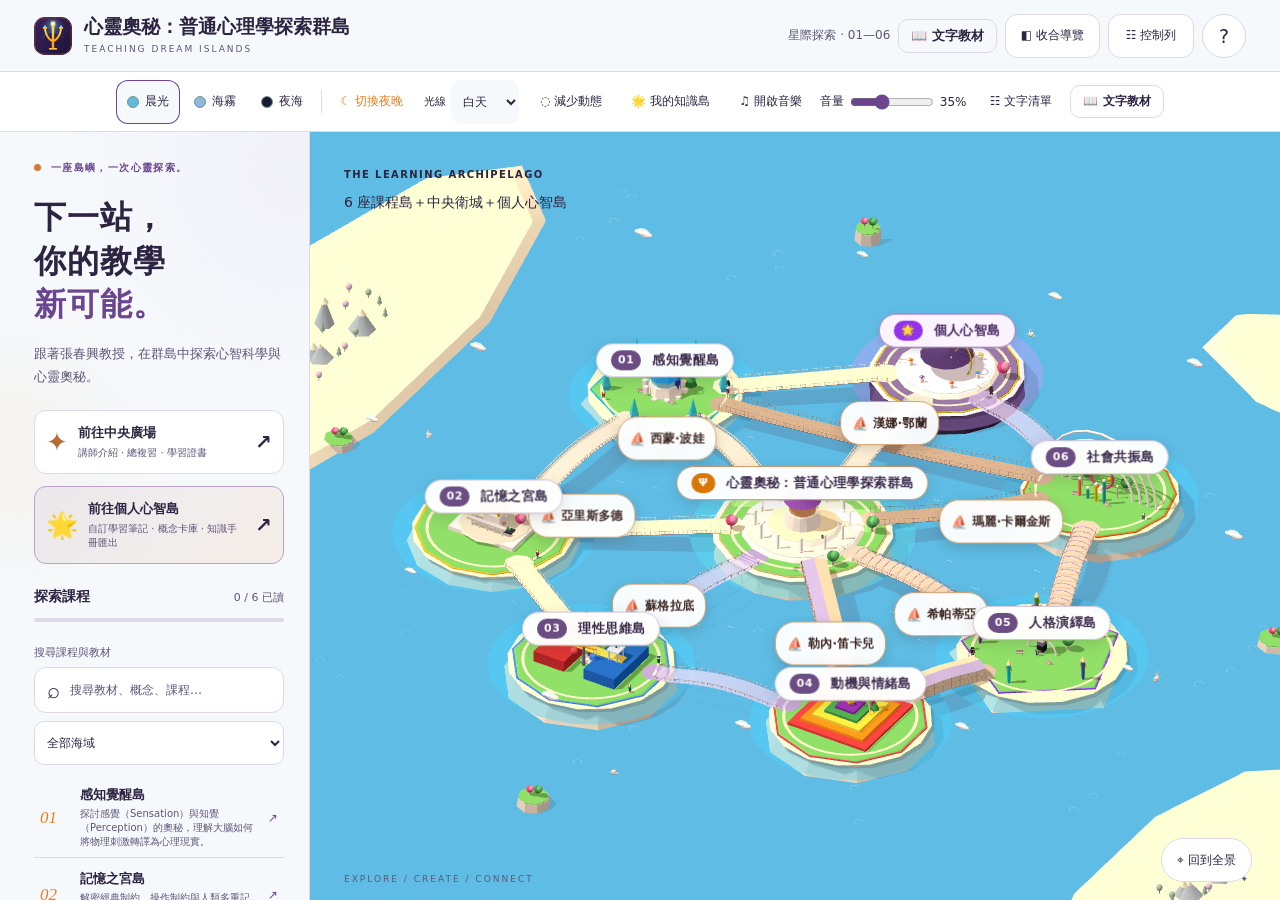
==== commit 5e51843b: "Deploy: 心理學探索群島 3D 網站最新版本" ====
--- a/index.html
+++ b/index.html
@@ -1,6 +1,6 @@
 <!doctype html>
 <html lang="zh-Hant" data-theme="morning">
-<head><meta charset="utf-8"><meta name="viewport" content="width=device-width,initial-scale=1"><meta name="theme-color" content="#f6f0e4"><meta name="description" content="心靈奧秘：普通心理學探索群島：教材探索、測驗與學習紀念證書。"><title>心靈奧秘：普通心理學探索群島</title><link rel="icon" href="assets/psi.svg" type="image/svg+xml"><link rel="stylesheet" href="styles.css"><script type="importmap">{"imports":{"three":"./vendor/three.module.js"}}</script><script type="module" src="js/app.mjs?v=2.4"></script></head>
+<head><meta charset="utf-8"><meta name="viewport" content="width=device-width,initial-scale=1"><meta name="theme-color" content="#f6f0e4"><meta name="description" content="心靈奧秘：普通心理學探索群島：教材探索、測驗與學習紀念證書。"><title>心靈奧秘：普通心理學探索群島</title><link rel="icon" href="assets/psi.svg" type="image/svg+xml"><link rel="stylesheet" href="styles.css"><script type="importmap">{"imports":{"three":"./vendor/three.module.js"}}</script><script type="module" src="js/app.mjs?v=2.5"></script></head>
 <body>
 <a class="skip" href="#course-list">跳到課程清單</a>
 <header class="header"><a class="brand" href="./" aria-label="心靈奧秘：普通心理學探索群島首頁"><img src="assets/psi.svg" alt="心理學Ψ象徵標誌" width="38" height="38"><span>心靈奧秘：普通心理學探索群島<small>TEACHING DREAM ISLANDS</small></span></a><div class="header-actions"><span class="edition">星際探索 · 01—06</span><a href="content.html" class="header-link" style="text-decoration:none;color:inherit;padding:7px 12px;border:1px solid var(--line);border-radius:10px;font-size:13px;font-weight:600;display:inline-flex;align-items:center;gap:4px;" title="開啟完整文字教材手冊">📖 文字教材</a><button id="rail-toggle" aria-controls="island-navigation" aria-expanded="true">◧ 導覽列</button><button id="controls-toggle" aria-controls="display-controls" aria-expanded="true">☷ 控制列</button><button id="help" class="icon-button" aria-label="操作說明">?</button></div></header>
--- a/styles.css
+++ b/styles.css
@@ -789,3 +789,103 @@
   background: rgba(45, 40, 100, 0.95);
   border-color: #ffe066;
 }
+
+
+/* ========================================================= */
+/* Enhanced Label Typography & Comfortable Reading Spacing    */
+/* ========================================================= */
+.island-label {
+  font-size: 13px;
+  min-height: 48px;
+  padding: 6px 4px;
+  max-width: none;
+  background: transparent !important;
+  border: 0 !important;
+  box-shadow: none !important;
+}
+.island-name-plate {
+  display: inline-flex;
+  align-items: center;
+  gap: 7px;
+  padding: 6px 14px;
+  border: 1.5px solid #d4c5d8;
+  border-radius: 22px;
+  background: rgba(255, 255, 255, 0.96);
+  box-shadow: 0 4px 16px rgba(45, 30, 60, 0.16);
+  color: #3b2a4c;
+  font-size: 13px;
+  font-weight: 700;
+  line-height: 1.5;
+  letter-spacing: 0.4px;
+  white-space: nowrap;
+  backdrop-filter: blur(8px);
+  transition: transform 0.15s, background 0.15s, box-shadow 0.15s;
+}
+.island-label:hover .island-name-plate {
+  background: #ffffff;
+  transform: translateY(-2px);
+  box-shadow: 0 6px 20px rgba(107, 77, 132, 0.28);
+}
+.island-label b {
+  font-size: 11px;
+  font-weight: 800;
+  color: #ffffff;
+  background: #6b4d84;
+  padding: 2px 7px;
+  border-radius: 12px;
+  letter-spacing: 0.5px;
+}
+.island-label.center b {
+  background: #d97706;
+}
+.island-label.personal b {
+  background: #9333ea;
+}
+
+.building-label {
+  font-size: 13px;
+  min-height: 48px;
+}
+.building-label > span {
+  padding: 8px 16px;
+  border: 1.5px solid #b699c7;
+  border-radius: 22px;
+  background: rgba(255, 255, 255, 0.96);
+  box-shadow: 0 4px 16px rgba(107, 77, 132, 0.20);
+  font-weight: 700;
+  letter-spacing: 0.4px;
+}
+.building-label:hover > span {
+  background: #fdf5ff;
+  border-color: var(--primary);
+  transform: translateY(-2px);
+  box-shadow: 0 6px 22px rgba(107, 77, 132, 0.32);
+}
+
+.philosopher-boat-tag {
+  background: rgba(255, 255, 255, 0.95);
+  border: 1.5px solid #d4a373;
+  border-radius: 20px;
+  padding: 4px 11px;
+  font-size: 12px;
+  font-weight: 700;
+  color: #3e2723;
+  box-shadow: 0 4px 14px rgba(62, 39, 35, 0.20);
+  display: inline-flex;
+  align-items: center;
+  gap: 5px;
+  cursor: pointer;
+  white-space: nowrap;
+  pointer-events: auto;
+  backdrop-filter: blur(6px);
+  transition: transform 0.15s, background 0.15s, border-color 0.15s;
+}
+.philosopher-boat-tag:hover {
+  background: #fffdf5;
+  border-color: #e76f51;
+  transform: translateY(-2px) scale(1.06);
+  box-shadow: 0 6px 18px rgba(231, 111, 81, 0.32);
+}
+.philosopher-boat-tag .boat-icon {
+  font-size: 13px;
+}
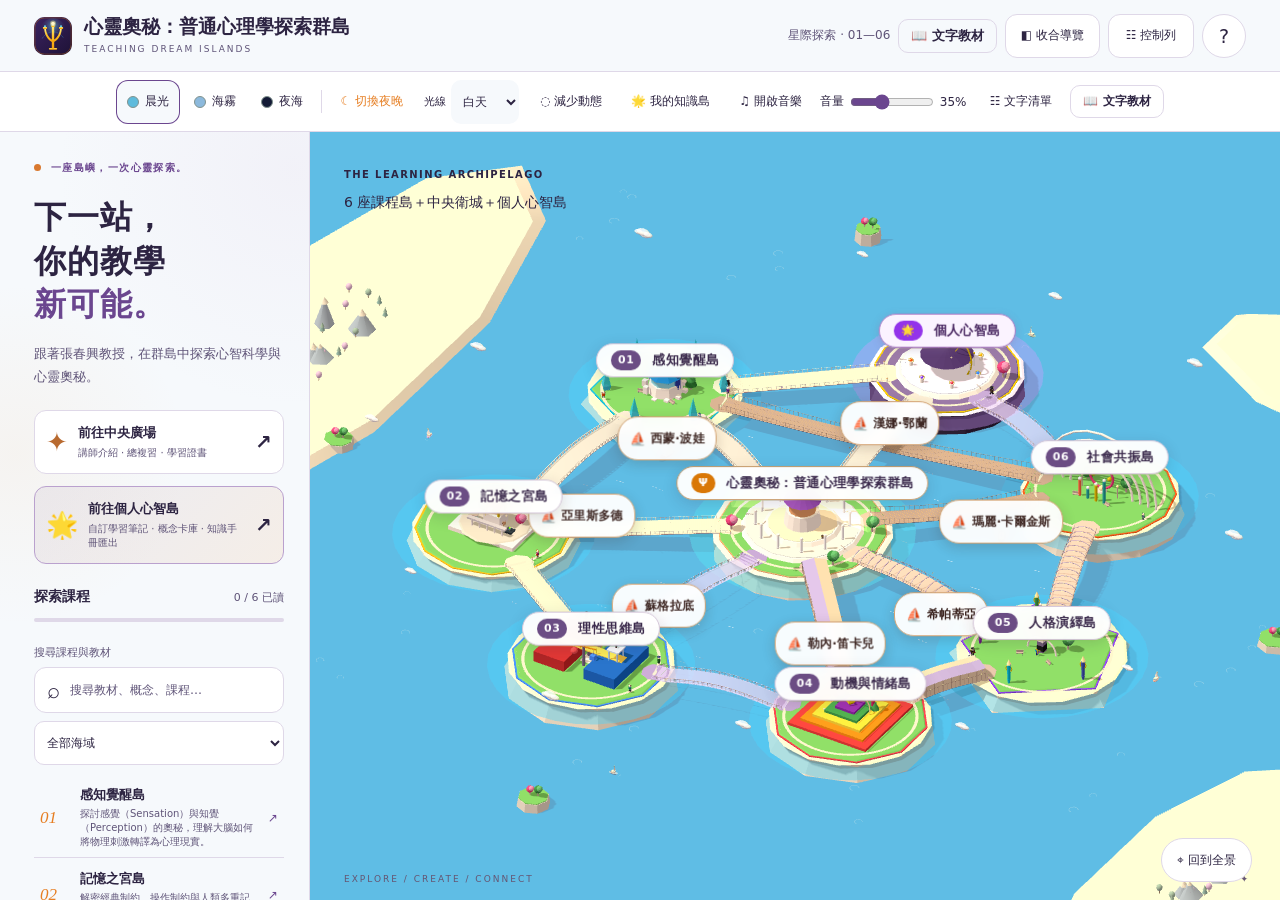
==== commit 5e653d97: "Deploy: 心理學探索群島 3D 網站最新版本" ====
--- a/index.html
+++ b/index.html
@@ -1,6 +1,6 @@
 <!doctype html>
 <html lang="zh-Hant" data-theme="morning">
-<head><meta charset="utf-8"><meta name="viewport" content="width=device-width,initial-scale=1"><meta name="theme-color" content="#f6f0e4"><meta name="description" content="心靈奧秘：普通心理學探索群島：教材探索、測驗與學習紀念證書。"><title>心靈奧秘：普通心理學探索群島</title><link rel="icon" href="assets/psi.svg" type="image/svg+xml"><link rel="stylesheet" href="styles.css"><script type="importmap">{"imports":{"three":"./vendor/three.module.js"}}</script><script type="module" src="js/app.mjs?v=2.5"></script></head>
+<head><meta charset="utf-8"><meta name="viewport" content="width=device-width,initial-scale=1"><meta name="theme-color" content="#f6f0e4"><meta name="description" content="心靈奧秘：普通心理學探索群島：教材探索、測驗與學習紀念證書。"><title>心靈奧秘：普通心理學探索群島</title><link rel="icon" href="assets/psi.svg" type="image/svg+xml"><link rel="stylesheet" href="styles.css?v=3.0"><script type="importmap">{"imports":{"three":"./vendor/three.module.js"}}</script><script type="module" src="js/app.mjs?v=3.0"></script></head>
 <body>
 <a class="skip" href="#course-list">跳到課程清單</a>
 <header class="header"><a class="brand" href="./" aria-label="心靈奧秘：普通心理學探索群島首頁"><img src="assets/psi.svg" alt="心理學Ψ象徵標誌" width="38" height="38"><span>心靈奧秘：普通心理學探索群島<small>TEACHING DREAM ISLANDS</small></span></a><div class="header-actions"><span class="edition">星際探索 · 01—06</span><a href="content.html" class="header-link" style="text-decoration:none;color:inherit;padding:7px 12px;border:1px solid var(--line);border-radius:10px;font-size:13px;font-weight:600;display:inline-flex;align-items:center;gap:4px;" title="開啟完整文字教材手冊">📖 文字教材</a><button id="rail-toggle" aria-controls="island-navigation" aria-expanded="true">◧ 導覽列</button><button id="controls-toggle" aria-controls="display-controls" aria-expanded="true">☷ 控制列</button><button id="help" class="icon-button" aria-label="操作說明">?</button></div></header>
--- a/styles.css
+++ b/styles.css
@@ -424,8 +424,47 @@
   backdrop-filter: blur(4px);
 }
 .phil-header {
+  display: flex;
+  gap: 18px;
+  align-items: flex-start;
   margin-bottom: 20px;
   padding-right: 28px;
+}
+.phil-portrait-wrap {
+  flex-shrink: 0;
+  display: flex;
+  flex-direction: column;
+  align-items: center;
+  gap: 6px;
+}
+.phil-portrait-img {
+  width: 78px;
+  height: 78px;
+  object-fit: cover;
+  border-radius: 50%;
+  border: 3px solid #d4a373;
+  box-shadow: 0 4px 14px rgba(62, 39, 35, 0.25);
+  background: #f4ece4;
+}
+.phil-portrait-badge {
+  font-size: 10px;
+  font-weight: 700;
+  color: #78350f;
+  background: #fef3c7;
+  border: 1px solid #fde68a;
+  padding: 2px 7px;
+  border-radius: 12px;
+  white-space: nowrap;
+}
+.phil-header-info {
+  flex: 1;
+  min-width: 0;
+}
+.phil-bio-snippet {
+  font-size: 12.5px;
+  line-height: 1.5;
+  color: var(--muted);
+  margin: 6px 0 0;
 }
 .phil-badge {
   display: inline-block;
@@ -889,3 +928,286 @@
 .philosopher-boat-tag .boat-icon {
   font-size: 13px;
 }
+
+/* =========================================================================
+   歷史故事與科學大師真實圖景 (Master Scholars & Historical Photos)
+   ========================================================================= */
+
+.story-teaser-card {
+  display: flex;
+  align-items: center;
+  gap: 16px;
+  background: linear-gradient(135deg, #fdf9f5 0%, #f7f0fa 100%);
+  border: 1.5px solid #e2d2ec;
+  border-left: 5px solid var(--primary);
+  border-radius: 16px;
+  padding: 14px 18px;
+  margin: 22px 0 16px;
+  cursor: pointer;
+  transition: transform 0.2s, box-shadow 0.2s;
+}
+.story-teaser-card:hover {
+  transform: translateY(-2px);
+  box-shadow: 0 6px 20px rgba(102, 77, 139, 0.16);
+}
+.story-teaser-card .teaser-thumb {
+  width: 58px;
+  height: 58px;
+  flex-shrink: 0;
+  border-radius: 50%;
+  overflow: hidden;
+  border: 2px solid var(--primary);
+  box-shadow: 0 2px 8px rgba(0,0,0,0.12);
+}
+.story-teaser-card .teaser-thumb img {
+  width: 100%;
+  height: 100%;
+  object-fit: cover;
+}
+.story-teaser-card .teaser-text {
+  flex: 1;
+  min-width: 0;
+}
+.story-teaser-card .teaser-tag {
+  font-size: 11px;
+  font-weight: 800;
+  color: var(--primary);
+  letter-spacing: 0.5px;
+}
+.story-teaser-card h4 {
+  font-size: 15px;
+  margin: 2px 0 3px;
+  color: var(--text);
+}
+.story-teaser-card p {
+  font-size: 12.5px;
+  color: var(--muted);
+  margin: 0;
+}
+.story-teaser-card .teaser-btn {
+  padding: 6px 14px;
+  font-size: 13px;
+  border-radius: 12px;
+  background: var(--primary);
+  color: #fff;
+  border: none;
+  font-weight: 700;
+  cursor: pointer;
+}
+
+/* Stories tab main layout */
+.stories-container {
+  display: flex;
+  flex-direction: column;
+  gap: 24px;
+  padding-bottom: 24px;
+}
+
+.master-hero-card {
+  display: flex;
+  gap: 22px;
+  background: linear-gradient(135deg, #ffffff 0%, #fdfbf7 100%);
+  border: 1.5px solid #e8dfd5;
+  border-radius: 20px;
+  padding: 22px;
+  box-shadow: 0 4px 18px rgba(44, 37, 56, 0.06);
+}
+@media (max-width: 600px) {
+  .master-hero-card { flex-direction: column; align-items: center; text-align: center; }
+  .phil-header { flex-direction: column; align-items: center; text-align: center; }
+}
+.master-portrait-frame {
+  flex-shrink: 0;
+  display: flex;
+  flex-direction: column;
+  align-items: center;
+  gap: 8px;
+}
+.master-portrait-img {
+  width: 108px;
+  height: 108px;
+  object-fit: cover;
+  border-radius: 50%;
+  border: 3.5px solid #d4a373;
+  box-shadow: 0 6px 18px rgba(107, 77, 132, 0.22);
+  background: #fbf6f0;
+}
+.master-badge {
+  font-size: 11px;
+  font-weight: 700;
+  color: #854d0e;
+  background: #fef9c3;
+  border: 1px solid #fde047;
+  padding: 3px 10px;
+  border-radius: 14px;
+  white-space: nowrap;
+}
+.master-info {
+  flex: 1;
+  min-width: 0;
+}
+.master-title-row {
+  display: flex;
+  align-items: baseline;
+  gap: 10px;
+  flex-wrap: wrap;
+  margin-bottom: 6px;
+}
+.master-name {
+  font-size: 21px;
+  font-weight: 800;
+  color: var(--text);
+  margin: 0;
+}
+.master-era {
+  font-size: 12.5px;
+  color: var(--muted);
+  font-weight: 500;
+}
+.master-role {
+  font-size: 13.5px;
+  font-weight: 700;
+  color: var(--primary);
+  margin: 0 0 10px;
+}
+.master-quote-box {
+  background: #fdfaf5;
+  border-left: 3.5px solid #d4a373;
+  padding: 8px 14px;
+  border-radius: 8px;
+  font-size: 13.5px;
+  font-style: italic;
+  color: #4a3b32;
+  margin-bottom: 10px;
+  line-height: 1.5;
+}
+.master-bio {
+  font-size: 13.5px;
+  line-height: 1.65;
+  color: var(--text);
+  margin: 0;
+}
+
+/* Photo Gallery Section */
+.historical-gallery-section {
+  display: flex;
+  flex-direction: column;
+  gap: 16px;
+}
+.gallery-section-title {
+  font-size: 17px;
+  font-weight: 800;
+  color: var(--primary);
+  display: flex;
+  align-items: center;
+  gap: 8px;
+  margin: 0;
+}
+.photo-cards-grid {
+  display: grid;
+  grid-template-columns: repeat(auto-fit, minmax(280px, 1fr));
+  gap: 18px;
+}
+.photo-card {
+  background: #ffffff;
+  border: 1px solid var(--line);
+  border-radius: 16px;
+  overflow: hidden;
+  box-shadow: 0 4px 16px rgba(0, 0, 0, 0.05);
+  display: flex;
+  flex-direction: column;
+  transition: transform 0.2s, box-shadow 0.2s;
+}
+.photo-card:hover {
+  transform: translateY(-3px);
+  box-shadow: 0 8px 24px rgba(44, 37, 56, 0.12);
+}
+.photo-img-wrap {
+  width: 100%;
+  height: 200px;
+  background: #1e1b29;
+  display: flex;
+  align-items: center;
+  justify-content: center;
+  position: relative;
+  overflow: hidden;
+}
+.photo-img {
+  width: 100%;
+  height: 100%;
+  object-fit: cover;
+  transition: transform 0.3s;
+}
+.photo-card:hover .photo-img {
+  transform: scale(1.04);
+}
+.photo-badge-tag {
+  position: absolute;
+  top: 10px;
+  left: 10px;
+  background: rgba(30, 27, 41, 0.85);
+  color: #fff;
+  font-size: 10.5px;
+  font-weight: 700;
+  padding: 3px 9px;
+  border-radius: 12px;
+  backdrop-filter: blur(4px);
+}
+.photo-meta {
+  padding: 16px 18px;
+  display: flex;
+  flex-direction: column;
+  gap: 8px;
+  flex: 1;
+}
+.photo-title {
+  font-size: 15.5px;
+  font-weight: 800;
+  color: var(--text);
+  margin: 0;
+  line-height: 1.35;
+}
+.photo-caption {
+  font-size: 12.5px;
+  color: #8d4d24;
+  font-weight: 600;
+  margin: 0;
+  line-height: 1.45;
+}
+.photo-details {
+  font-size: 13px;
+  color: #3b3549;
+  line-height: 1.6;
+  margin: 4px 0 0;
+}
+
+/* Narrative Story Card */
+.story-narrative-card {
+  background: linear-gradient(135deg, #fdfbf7 0%, #f7f1e9 100%);
+  border: 1px solid #ebd9c2;
+  border-left: 5px solid #8d4d24;
+  border-radius: 18px;
+  padding: 22px 24px;
+  box-shadow: 0 4px 14px rgba(141, 77, 36, 0.08);
+}
+.story-narrative-tag {
+  font-size: 11px;
+  font-weight: 800;
+  color: #8d4d24;
+  letter-spacing: 1px;
+  display: block;
+  margin-bottom: 6px;
+}
+.story-narrative-title {
+  font-size: 18px;
+  font-weight: 800;
+  color: #3e2723;
+  margin: 0 0 12px;
+  line-height: 1.35;
+}
+.story-narrative-body {
+  font-size: 14.5px;
+  line-height: 1.75;
+  color: #2c2538;
+  margin: 0;
+}
